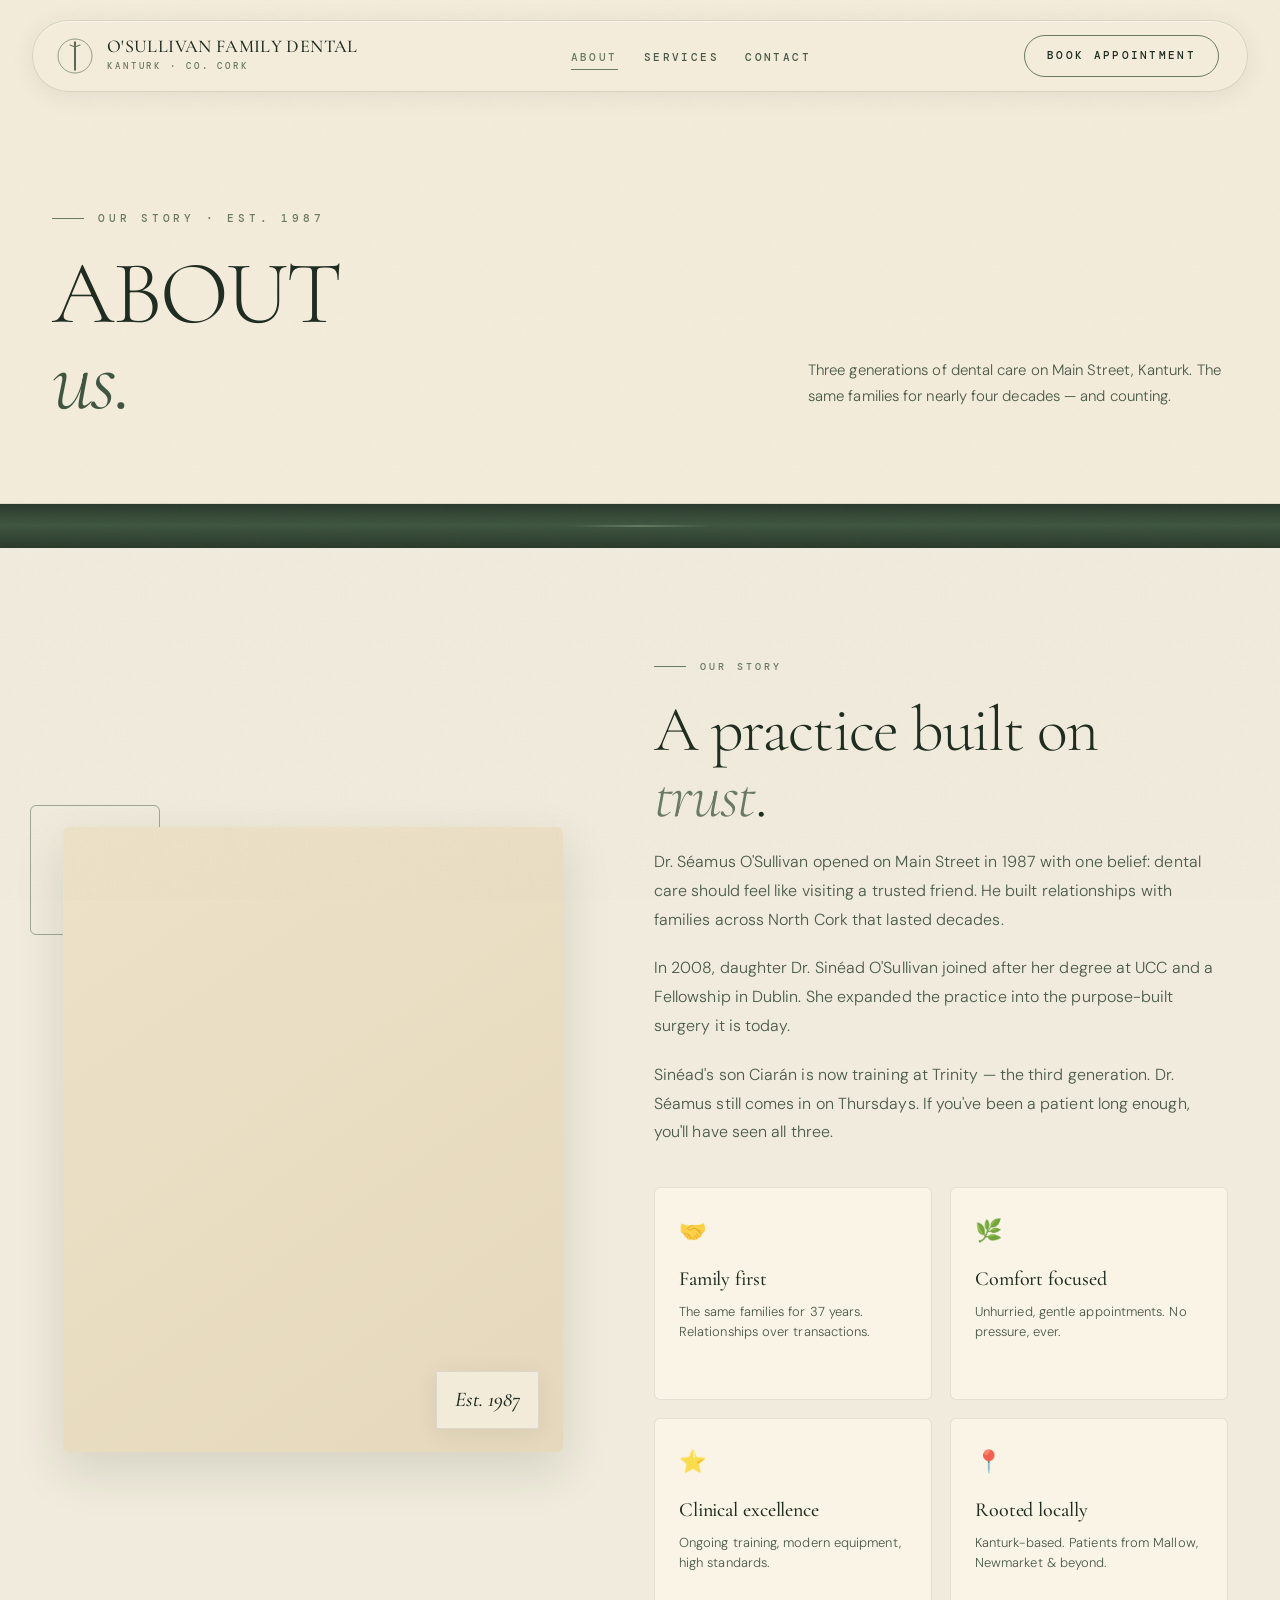
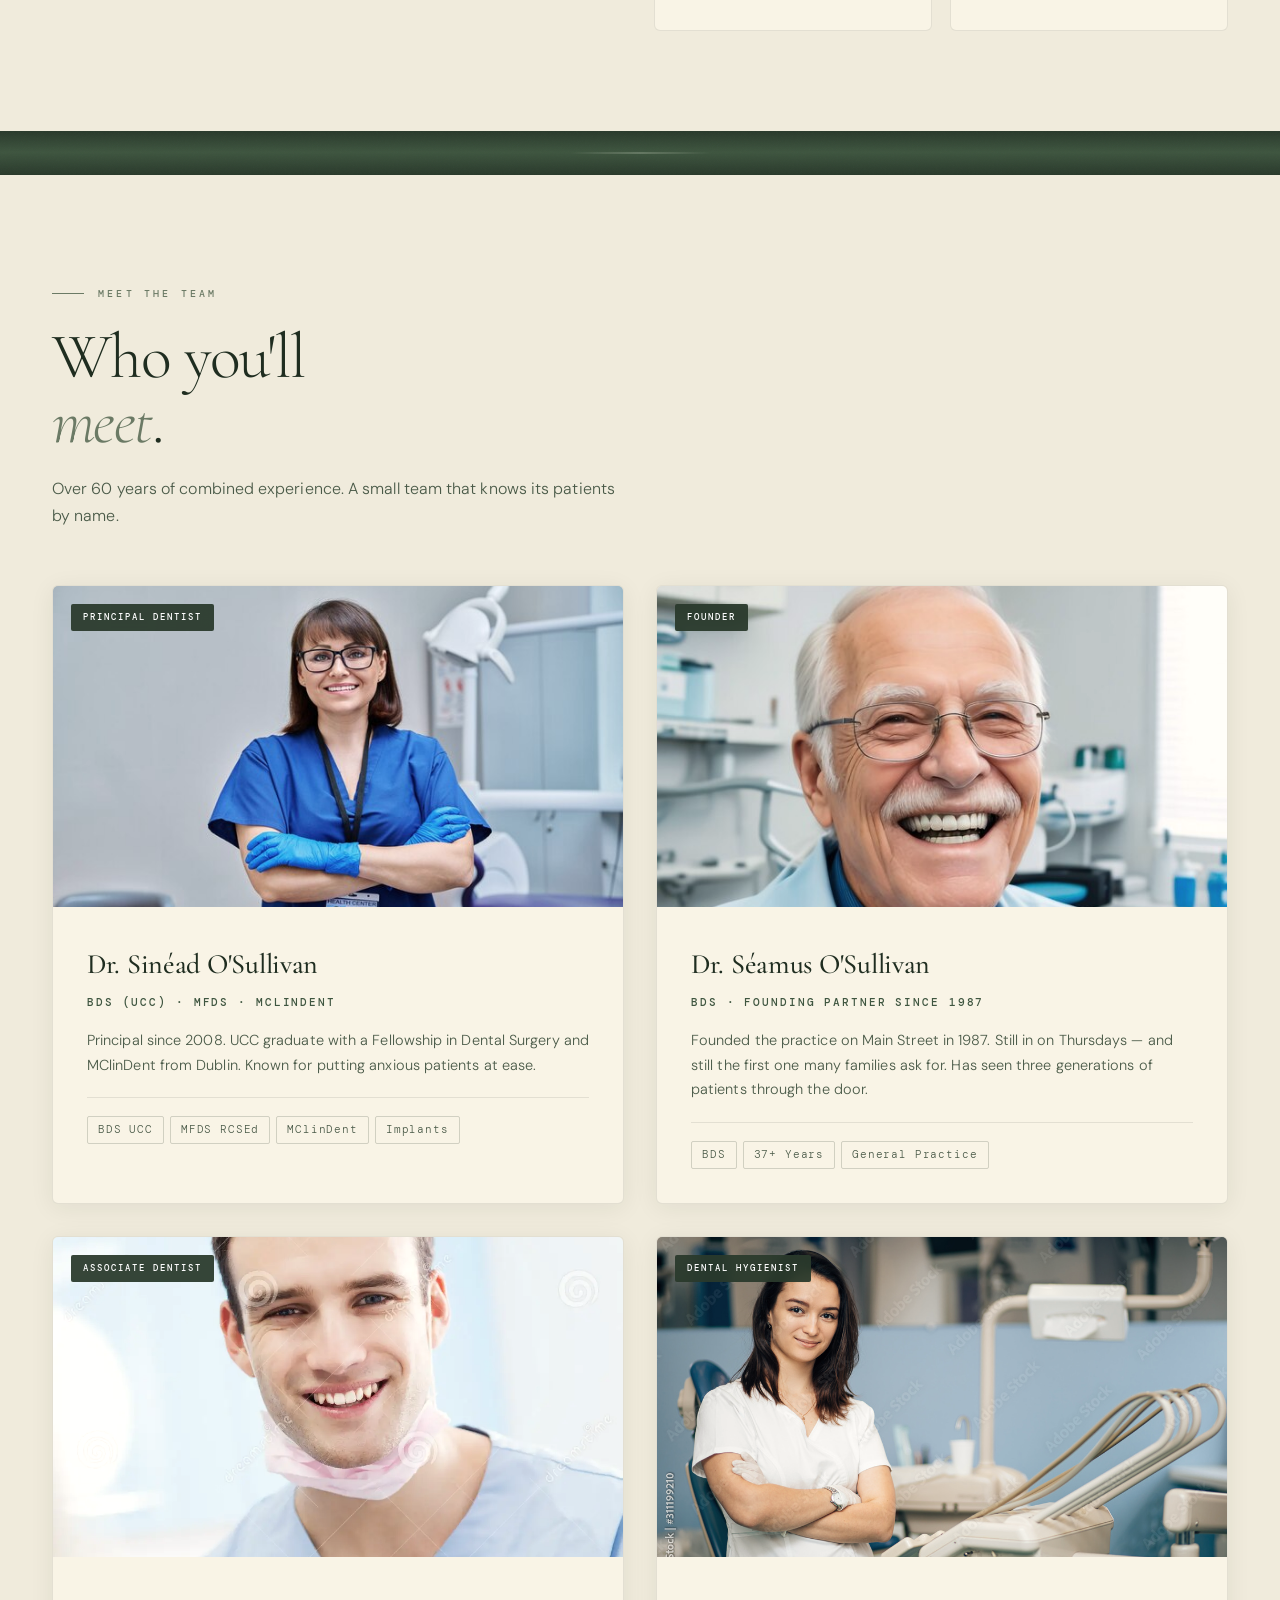
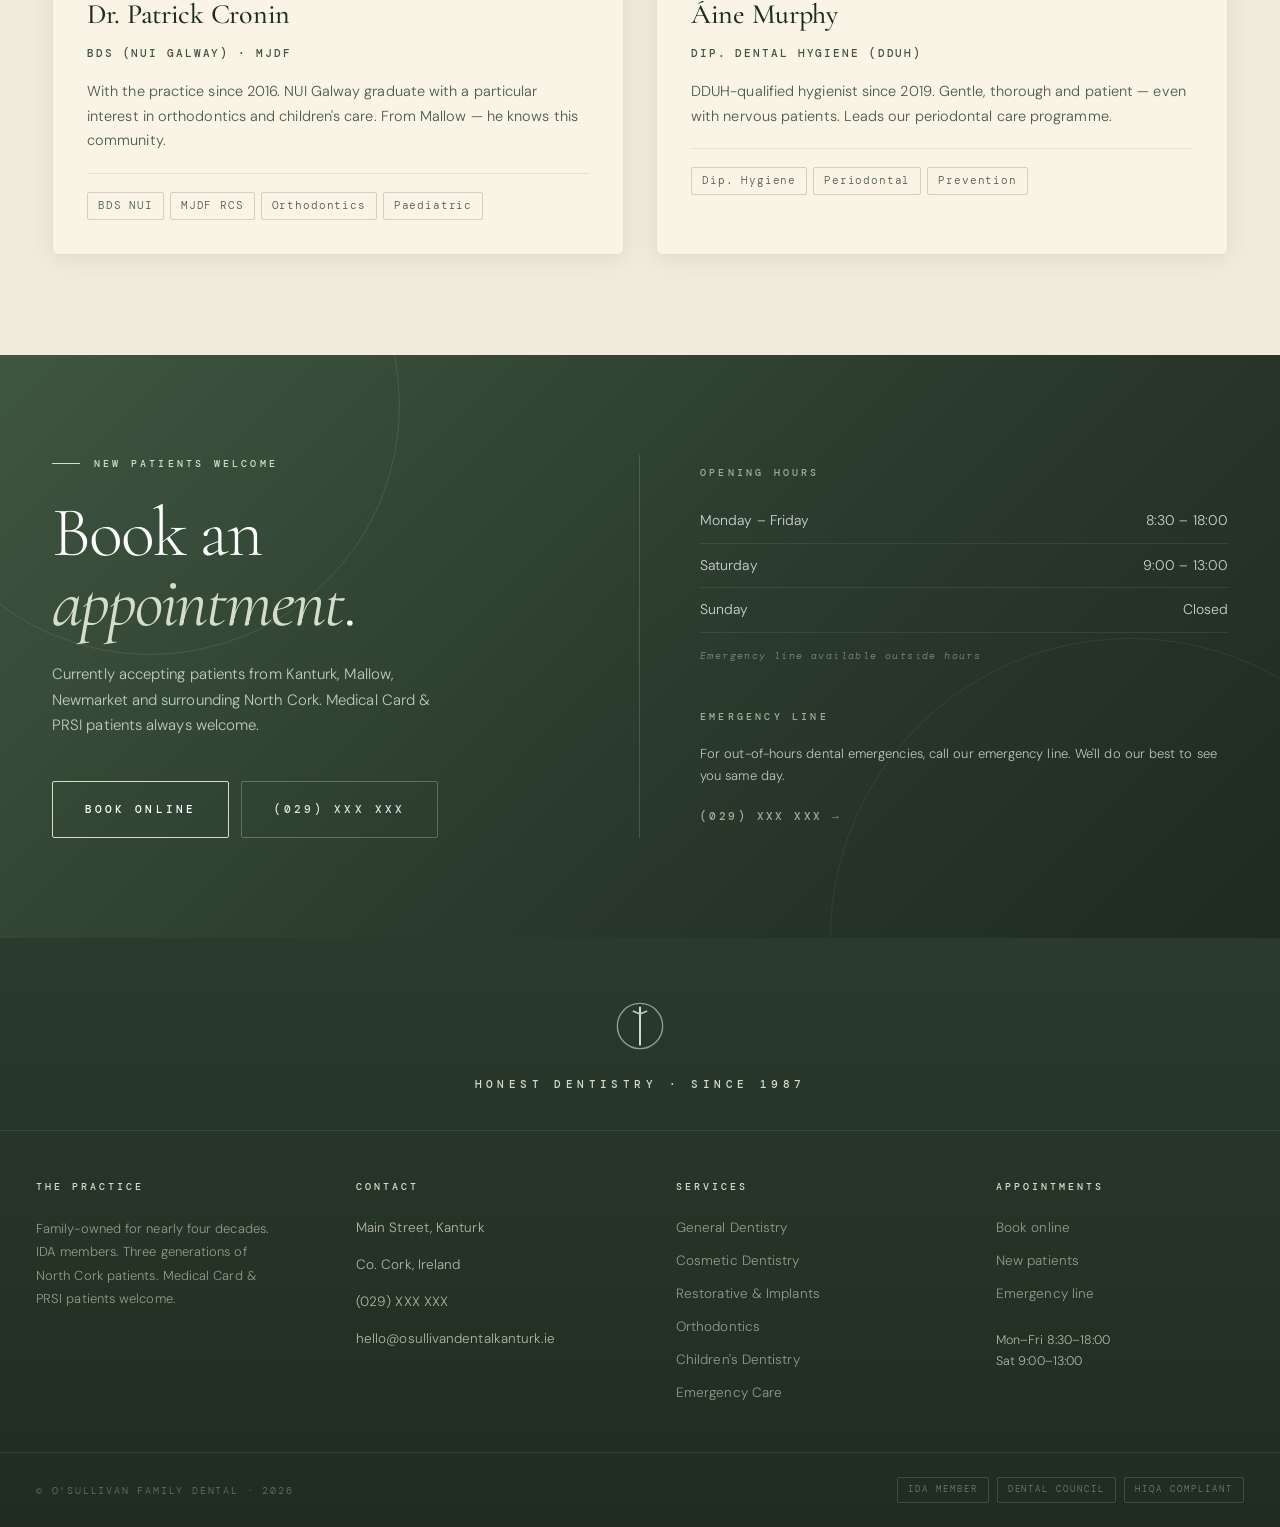
==== demo-about.html @ 81266af0 "Refactor to demo-*.html: shared CSS/JS, iOS glass nav, section breaks, XSS fix" ====
<!DOCTYPE html>
<html lang="en">
<head>
<meta charset="utf-8">
<meta name="viewport" content="width=device-width,initial-scale=1">
<title>About Us — O'Sullivan Family Dental, Kanturk</title>
<meta name="description" content="A North Cork family practice since 1987. Meet the dentists and hygienists at O'Sullivan Family Dental in Kanturk.">
<link rel="preconnect" href="https://fonts.googleapis.com">
<link rel="preconnect" href="https://fonts.gstatic.com" crossorigin>
<link href="https://fonts.googleapis.com/css2?family=Cormorant+Garamond:ital,wght@0,300;0,400;0,500;0,600;1,300;1,400;1,500&family=DM+Sans:wght@300;400;500;600&family=DM+Mono:wght@400;500&display=swap" rel="stylesheet">
<link rel="stylesheet" href="demo-shared.css">
</head>
<body>

<!-- NAV -->
<nav id="mainNav">
  <div class="nav-brand">
    <a href="demo-index.html" style="display:flex;align-items:center;gap:14px">
      <svg class="nav-logo-mark" viewBox="0 0 36 36" fill="none">
        <circle cx="18" cy="18" r="17" stroke="#6B7A65" stroke-width="1" fill="none" opacity="0.7"/>
        <line x1="18" y1="4" x2="18" y2="32" stroke="#1F2D20" stroke-width="1.4" stroke-linecap="round"/>
        <line x1="18" y1="9" x2="23" y2="7" stroke="#6B7A65" stroke-width="1.2" stroke-linecap="round"/>
        <line x1="18" y1="9" x2="13" y2="7" stroke="#6B7A65" stroke-width="1.2" stroke-linecap="round"/>
      </svg>
      <div class="nav-brand-text">
        <div class="nav-brand-name">O'Sullivan Family Dental</div>
        <div class="nav-brand-sub">Kanturk · Co. Cork</div>
      </div>
    </a>
  </div>
  <ul>
    <li><a href="demo-about.html" class="active">About</a></li>
    <li><a href="demo-services.html">Services</a></li>
    <li><a href="demo-contact.html">Contact</a></li>
  </ul>
  <a class="nav-cta" href="demo-contact.html#book">Book Appointment</a>
</nav>

<!-- PAGE HEADER -->
<section class="page-header">
  <div class="page-header-inner">
    <div>
      <div class="page-header-eyebrow">Our story · Est. 1987</div>
      <h1>About<br><em>us.</em></h1>
    </div>
    <p class="page-header-sub">Three generations of dental care on Main Street, Kanturk. The same families for nearly four decades — and counting.</p>
  </div>
</section>

<div class="section-break"></div>

<!-- ABOUT -->
<section class="about" id="about">
  <div class="section-inner">
    <div class="about-grid">
      <div class="about-image reveal">
        <div class="about-corner"></div>
        <div class="about-image-frame">
          <img src="https://images.unsplash.com/photo-1629909613654-28e377c37b09?w=900&q=80&auto=format&fit=crop"
               alt="Warm, welcoming dental practice reception"
               loading="lazy"
               onerror="this.style.display='none'">
        </div>
      </div>
      <div class="about-content reveal reveal-delay-1">
        <div class="section-eyebrow">Our Story</div>
        <h2 class="section-title">A practice built on<br><em>trust</em>.</h2>
        <p>Dr. Séamus O'Sullivan opened on Main Street in 1987 with one belief: dental care should feel like visiting a trusted friend. He built relationships with families across North Cork that lasted decades.</p>
        <p>In 2008, daughter Dr. Sinéad O'Sullivan joined after her degree at UCC and a Fellowship in Dublin. She expanded the practice into the purpose-built surgery it is today.</p>
        <p>Sinéad's son Ciarán is now training at Trinity — the third generation. Dr. Séamus still comes in on Thursdays. If you've been a patient long enough, you'll have seen all three.</p>
        <div class="about-values">
          <div class="about-value"><div class="val-icon">🤝</div><h4>Family first</h4><p>The same families for 37 years. Relationships over transactions.</p></div>
          <div class="about-value"><div class="val-icon">🌿</div><h4>Comfort focused</h4><p>Unhurried, gentle appointments. No pressure, ever.</p></div>
          <div class="about-value"><div class="val-icon">⭐</div><h4>Clinical excellence</h4><p>Ongoing training, modern equipment, high standards.</p></div>
          <div class="about-value"><div class="val-icon">📍</div><h4>Rooted locally</h4><p>Kanturk-based. Patients from Mallow, Newmarket &amp; beyond.</p></div>
        </div>
      </div>
    </div>
  </div>
</section>

<!-- GRADIENT RULE -->
<div class="section-break"></div>

<!-- TEAM -->
<section class="team" id="team">
  <div class="section-inner">
    <div class="section-eyebrow">Meet the team</div>
    <h2 class="section-title">Who you'll<br><em>meet</em>.</h2>
    <p class="section-sub">Over 60 years of combined experience. A small team that knows its patients by name.</p>
    <div class="team-grid">
      <div class="team-card reveal">
        <div class="team-photo">
          <img src="images/team/sinead-osullivan.jpg" alt="Dr. Sinéad O'Sullivan" loading="lazy" style="object-position:center 28%">
          <div class="team-role-badge">Principal Dentist</div>
        </div>
        <div class="team-body">
          <div class="team-name">Dr. Sinéad O'Sullivan</div>
          <div class="team-qual">BDS (UCC) · MFDS · MClinDent</div>
          <div class="team-bio">Principal since 2008. UCC graduate with a Fellowship in Dental Surgery and MClinDent from Dublin. Known for putting anxious patients at ease.</div>
          <div class="team-qualifications">
            <span class="team-qual-tag">BDS UCC</span>
            <span class="team-qual-tag">MFDS RCSEd</span>
            <span class="team-qual-tag">MClinDent</span>
            <span class="team-qual-tag">Implants</span>
          </div>
        </div>
      </div>
      <div class="team-card reveal reveal-delay-1">
        <div class="team-photo">
          <img src="images/team/seamus-osullivan.jpg" alt="Dr. Séamus O'Sullivan" loading="lazy" style="object-position:center 30%">
          <div class="team-role-badge">Founder</div>
        </div>
        <div class="team-body">
          <div class="team-name">Dr. Séamus O'Sullivan</div>
          <div class="team-qual">BDS · Founding Partner since 1987</div>
          <div class="team-bio">Founded the practice on Main Street in 1987. Still in on Thursdays — and still the first one many families ask for. Has seen three generations of patients through the door.</div>
          <div class="team-qualifications">
            <span class="team-qual-tag">BDS</span>
            <span class="team-qual-tag">37+ Years</span>
            <span class="team-qual-tag">General Practice</span>
          </div>
        </div>
      </div>
      <div class="team-card reveal reveal-delay-2">
        <div class="team-photo">
          <img src="images/team/patrick-cronin.jpg" alt="Dr. Patrick Cronin" loading="lazy">
          <div class="team-role-badge">Associate Dentist</div>
        </div>
        <div class="team-body">
          <div class="team-name">Dr. Patrick Cronin</div>
          <div class="team-qual">BDS (NUI Galway) · MJDF</div>
          <div class="team-bio">With the practice since 2016. NUI Galway graduate with a particular interest in orthodontics and children's care. From Mallow — he knows this community.</div>
          <div class="team-qualifications">
            <span class="team-qual-tag">BDS NUI</span>
            <span class="team-qual-tag">MJDF RCS</span>
            <span class="team-qual-tag">Orthodontics</span>
            <span class="team-qual-tag">Paediatric</span>
          </div>
        </div>
      </div>
      <div class="team-card reveal reveal-delay-2">
        <div class="team-photo">
          <img src="images/team/aine-murphy.jpg" alt="Áine Murphy" loading="lazy" style="object-position:30% 25%">
          <div class="team-role-badge">Dental Hygienist</div>
        </div>
        <div class="team-body">
          <div class="team-name">Áine Murphy</div>
          <div class="team-qual">Dip. Dental Hygiene (DDUH)</div>
          <div class="team-bio">DDUH-qualified hygienist since 2019. Gentle, thorough and patient — even with nervous patients. Leads our periodontal care programme.</div>
          <div class="team-qualifications">
            <span class="team-qual-tag">Dip. Hygiene</span>
            <span class="team-qual-tag">Periodontal</span>
            <span class="team-qual-tag">Prevention</span>
          </div>
        </div>
      </div>
    </div>
  </div>
</section>

<!-- BOOKING CTA (full / dark) -->
<section class="booking-cta" id="book">
  <div class="booking-cta-inner">
    <div class="booking-cta-left">
      <div class="booking-cta-label">New patients welcome</div>
      <h2 class="booking-cta-heading">Book an<br><em>appointment</em>.</h2>
      <p class="booking-cta-sub">Currently accepting patients from Kanturk, Mallow, Newmarket and surrounding North Cork. Medical Card &amp; PRSI patients always welcome.</p>
      <div class="booking-cta-actions">
        <a class="btn-book-main" href="demo-contact.html#book">Book Online</a>
        <a class="btn-book-call" href="tel:+35329XXXXXX">(029) XXX XXX</a>
      </div>
    </div>
    <div class="booking-cta-right">
      <div class="hours-block">
        <div class="hours-title">Opening Hours</div>
        <div class="hours-row"><span>Monday – Friday</span><span>8:30 – 18:00</span></div>
        <div class="hours-row"><span>Saturday</span><span>9:00 – 13:00</span></div>
        <div class="hours-row"><span>Sunday</span><span>Closed</span></div>
        <div class="hours-emerg">Emergency line available outside hours</div>
      </div>
      <div class="find-us-block">
        <div class="hours-title">Emergency line</div>
        <div class="find-us-text" style="font-size:13px">For out-of-hours dental emergencies, call our emergency line. We'll do our best to see you same day.</div>
        <a href="tel:+35329XXXXXX" class="find-us-map">(029) XXX XXX →</a>
      </div>
    </div>
  </div>
</section>

<!-- FOOTER -->
<footer>
  <div class="footer-mark">
    <div class="footer-mark-logo">
      <svg viewBox="0 0 36 36" fill="none">
        <circle cx="18" cy="18" r="17" stroke="#D5DCC9" stroke-width="1" fill="none" opacity="0.7"/>
        <line x1="18" y1="4" x2="18" y2="32" stroke="#FAF6EC" stroke-width="1.4" stroke-linecap="round"/>
        <line x1="18" y1="9" x2="23" y2="7" stroke="#D5DCC9" stroke-width="1.2" stroke-linecap="round"/>
        <line x1="18" y1="9" x2="13" y2="7" stroke="#D5DCC9" stroke-width="1.2" stroke-linecap="round"/>
      </svg>
    </div>
    <div class="footer-mark-tagline">Honest Dentistry · Since 1987</div>
  </div>
  <div class="footer-top">
    <div class="footer-panel">
      <div class="footer-panel-label">The Practice</div>
      <p>Family-owned for nearly four decades. IDA members. Three generations of North Cork patients. Medical Card &amp; PRSI patients welcome.</p>
    </div>
    <div class="footer-panel">
      <div class="footer-panel-label">Contact</div>
      <div class="footer-contact-item"><span class="footer-contact-val">Main Street, Kanturk</span></div>
      <div class="footer-contact-item"><span class="footer-contact-val">Co. Cork, Ireland</span></div>
      <div class="footer-contact-item" style="margin-top:14px"><a class="footer-contact-val" href="tel:+35329XXXXXX">(029) XXX XXX</a></div>
      <div class="footer-contact-item"><a class="footer-contact-val" href="mailto:hello@osullivandentalkanturk.ie">hello@osullivandentalkanturk.ie</a></div>
    </div>
    <div class="footer-panel">
      <div class="footer-panel-label">Services</div>
      <div class="footer-services-list">
        <a href="demo-services.html">General Dentistry</a>
        <a href="demo-services.html">Cosmetic Dentistry</a>
        <a href="demo-services.html">Restorative &amp; Implants</a>
        <a href="demo-services.html">Orthodontics</a>
        <a href="demo-services.html">Children's Dentistry</a>
        <a href="demo-services.html">Emergency Care</a>
      </div>
    </div>
    <div class="footer-panel">
      <div class="footer-panel-label">Appointments</div>
      <div class="footer-services-list">
        <a href="demo-contact.html#book">Book online</a>
        <a href="demo-contact.html">New patients</a>
        <a href="tel:+35329XXXXXX">Emergency line</a>
      </div>
      <div class="footer-contact-item" style="margin-top:24px">
        <span class="footer-contact-val" style="font-size:12.5px;line-height:1.7">Mon–Fri 8:30–18:00<br>Sat 9:00–13:00</span>
      </div>
    </div>
  </div>
  <div class="footer-bottom">
    <span class="footer-copy">© O'Sullivan Family Dental · 2026</span>
    <div class="footer-accreds">
      <span class="footer-accred">IDA Member</span>
      <span class="footer-accred">Dental Council</span>
      <span class="footer-accred">HIQA Compliant</span>
    </div>
  </div>
</footer>

<!-- MOBILE FAB -->
<a href="tel:+35329XXXXXX" class="mobile-call-fab" aria-label="Call the practice">
  <svg width="16" height="16" viewBox="0 0 24 24" fill="none" stroke="currentColor" stroke-width="2" stroke-linecap="round"><path d="M22 16.92v3a2 2 0 01-2.18 2 19.79 19.79 0 01-8.63-3.07 19.5 19.5 0 01-6-6 19.79 19.79 0 01-3.07-8.67A2 2 0 014.11 2h3a2 2 0 012 1.72c.13.96.37 1.9.72 2.81a2 2 0 01-.45 2.11L8.09 9.91a16 16 0 006 6l1.27-1.27a2 2 0 012.11-.45c.91.35 1.85.59 2.81.72A2 2 0 0122 16.92z"/></svg>
  Call us
</a>

<script src="demo-shared.js"></script>
</body>
</html>
---- demo-shared.css ----
/* =====================================================================
   O'SULLIVAN FAMILY DENTAL — SHARED STYLESHEET
   demo-index.html · demo-about.html · demo-services.html · demo-contact.html
   ===================================================================== */

*,*::before,*::after{box-sizing:border-box;margin:0;padding:0}

:root{
  --white:#F4ECDB;
  --bone:#F9F4E6;
  --off-white:#E5D8BC;
  --warm:#EDE1C8;
  --beige:#DDC9A1;
  --sage-mist:#EFF2EA;
  --sage-pale:#DDE3CF;
  --sage:#A8B79E;
  --sage-deep:#6B7A65;
  --forest:#3F5640;
  --forest-dark:#2A3A2C;
  --blue-deep:#3F5640;
  --blue:#6B7A65;
  --blue-mid:#8A9A82;
  --blue-light:#C8D4BD;
  --blue-pale:#EFF2EA;
  --blue-ghost:#F0EBDC;
  --copper:#6B7A65;
  --copper-light:#A0B098;
  --copper-deep:#3F5640;
  --copper-glow:#D5DCC9;
  --brass:#6B7A65;
  --brass-light:#A0B098;
  --brass-deep:#3F5640;
  --gold:#6B7A65;
  --ink:#1F2D20;
  --ink-dim:#4A5A48;
  --ink-faint:#8A988A;
  --espresso:#2A3A2C;
  --rule:rgba(31,45,32,0.10);
  --rule-strong:rgba(31,45,32,0.18);
  --serif:'Cormorant Garamond',Georgia,serif;
  --sans:'DM Sans',system-ui,sans-serif;
  --mono:'DM Mono',ui-monospace,monospace;
  --shadow:0 4px 24px rgba(31,45,32,0.07);
  --shadow-lg:0 18px 50px rgba(31,45,32,0.13);
  --ease-out:cubic-bezier(0.16,1,0.3,1);
  --ease-smooth:cubic-bezier(0.4,0,0.2,1);
  --ease-soft:cubic-bezier(0.65,0,0.35,1);
  --radius:6px;
  --grad-forest:linear-gradient(135deg,#3F5640 0%,#2A3A2C 55%,#1F2A20 100%);
}

html{scroll-behavior:smooth}
body{background:var(--white);color:var(--ink);font-family:var(--sans);font-weight:300;line-height:1.7;-webkit-font-smoothing:antialiased;overflow-x:hidden;letter-spacing:0.005em}
a{color:inherit;text-decoration:none}
::selection{background:var(--blue-light);color:var(--blue-deep)}
img{max-width:100%;display:block}

body::before{content:"";position:fixed;inset:0;pointer-events:none;z-index:1;opacity:.035;background-image:url("data:image/svg+xml;utf8,<svg xmlns='http://www.w3.org/2000/svg' width='200' height='200'><filter id='n'><feTurbulence baseFrequency='0.75' numOctaves='4' stitchTiles='stitch'/></filter><rect width='100%' height='100%' filter='url(%23n)'/></svg>")}

/* ── NAV ── */
nav{
  position:fixed;top:20px;left:50%;transform:translateX(-50%);
  z-index:100;width:95%;max-width:1480px;
  display:grid;grid-template-columns:auto 1fr auto;align-items:center;gap:40px;
  padding:14px 28px 14px 24px;
  background:rgba(244,236,219,0.72);
  backdrop-filter:blur(18px);-webkit-backdrop-filter:blur(18px);
  border:1px solid rgba(107,122,101,0.22);border-radius:999px;
  transition:
    width .65s var(--ease-out),
    background .55s var(--ease-out),
    box-shadow .55s var(--ease-out),
    border-color .55s var(--ease-out),
    backdrop-filter .55s var(--ease-out),
    padding .55s var(--ease-out);
  box-shadow:0 4px 24px rgba(31,45,32,0.08),inset 0 1px 0 rgba(255,255,255,0.5);
}

/* iOS-style glass nav when scrolled */
nav.scrolled{
  width:60%;
  background:rgba(244,236,219,0.06);
  backdrop-filter:blur(56px) saturate(2.4) brightness(1.06);
  -webkit-backdrop-filter:blur(56px) saturate(2.4) brightness(1.06);
  border-color:rgba(255,255,255,0.28);
  box-shadow:
    0 24px 72px rgba(31,45,32,0.22),
    0 4px 16px rgba(31,45,32,0.10),
    inset 0 1.5px 0 rgba(255,255,255,0.44),
    inset 0 -1px 0 rgba(31,45,32,0.05);
  padding:10px 22px 10px 18px;
}

.nav-brand{display:flex;align-items:center;gap:14px}
.nav-logo-mark{width:36px;height:36px;flex-shrink:0}
.nav-brand-name{font-family:var(--serif);font-size:18px;font-weight:500;color:var(--ink);line-height:1.1;letter-spacing:.02em;text-transform:uppercase}
.nav-brand-sub{font-size:9px;letter-spacing:.32em;text-transform:uppercase;color:var(--copper);font-family:var(--mono);font-weight:500;margin-top:2px}
nav ul{display:flex;gap:42px;list-style:none;justify-content:center}
nav ul a{font-size:11px;font-weight:500;color:var(--ink-dim);letter-spacing:.22em;text-transform:uppercase;transition:color .3s var(--ease-out);position:relative;font-family:var(--mono)}
nav ul a::after{content:"";position:absolute;left:0;right:0;bottom:-6px;height:1px;background:var(--copper);transform:scaleX(0);transform-origin:left;transition:transform .4s var(--ease-out)}
nav ul a:hover,nav ul a.active{color:var(--copper)}
nav ul a:hover::after,nav ul a.active::after{transform:scaleX(1)}
.nav-cta{display:inline-flex;align-items:center;gap:8px;padding:11px 22px;background:transparent;color:var(--ink);border:1px solid var(--copper);border-radius:999px;font-size:10.5px;font-weight:500;letter-spacing:.22em;text-transform:uppercase;font-family:var(--mono);transition:all .4s var(--ease-out)}
.nav-cta:hover{background:var(--copper);color:#fff}

/* ── SECTION BREAK (green gradient divider between beige sections) ── */
.section-break{
  height:44px;
  background:linear-gradient(180deg,#2A3A2C 0%,#3F5640 48%,#2A3A2C 100%);
  position:relative;overflow:hidden;
}
.section-break::before{
  content:"";position:absolute;inset:0;
  background:url("data:image/svg+xml;utf8,<svg xmlns='http://www.w3.org/2000/svg' width='200' height='200'><filter id='n'><feTurbulence baseFrequency='0.75' numOctaves='4' stitchTiles='stitch'/></filter><rect width='100%' height='100%' filter='url(%23n)'/></svg>");
  opacity:.03;pointer-events:none;
}
.section-break::after{
  content:"";position:absolute;
  top:50%;left:50%;transform:translate(-50%,-50%);
  width:140px;height:1px;
  background:linear-gradient(90deg,transparent,rgba(213,220,201,0.28) 25%,rgba(213,220,201,0.50) 50%,rgba(213,220,201,0.28) 75%,transparent);
}

/* ── HERO ── */
.hero{position:relative;height:100vh;min-height:680px;display:flex;align-items:center;justify-content:center;overflow:hidden}
.hero-bg{position:absolute;inset:0;z-index:0}
.hero-bg img{width:100%;height:100%;object-fit:cover;object-position:center;animation:kenburns 28s ease-in-out infinite alternate}
@keyframes kenburns{0%{transform:scale(1) translate(0,0)}100%{transform:scale(1.06) translate(-1.5%,-1%)}}
.hero-overlay{
  position:absolute;inset:0;z-index:1;
  background:radial-gradient(ellipse 140% 100% at 50% 45%, rgba(244,236,219,0.52) 0%, rgba(230,218,196,0.70) 55%, rgba(210,198,172,0.82) 100%);
  backdrop-filter:blur(2px) saturate(0.88);
  -webkit-backdrop-filter:blur(2px) saturate(0.88);
}
.hero-overlay::after{
  content:"";position:absolute;inset:0;
  background:linear-gradient(160deg, rgba(255,255,255,0.18) 0%, rgba(255,255,255,0.04) 40%, rgba(0,0,0,0.06) 100%);
  pointer-events:none;
}
.hero-content-center{position:relative;z-index:2;text-align:center;max-width:900px;padding:0 40px}
.hero-eyebrow{display:inline-flex;align-items:center;gap:16px;font-family:var(--mono);font-size:10.5px;letter-spacing:.36em;text-transform:uppercase;color:var(--ink-dim);margin-bottom:30px;font-weight:500}
.hero-eyebrow::before,.hero-eyebrow::after{content:"";width:32px;height:1px;background:var(--brass)}
.hero-content-center h1{font-family:var(--serif);font-weight:300;font-size:clamp(62px,9.5vw,132px);line-height:.90;letter-spacing:-.02em;color:var(--ink);text-transform:uppercase;text-shadow:0 1px 0 rgba(255,255,255,0.35)}
.hero-content-center h1 em{font-style:italic;font-weight:300;display:block;text-transform:none;letter-spacing:-.03em;color:var(--forest)}
.hero-divider{width:56px;height:1px;background:rgba(31,45,32,0.22);margin:28px auto}
.hero-lede{font-size:15px;color:var(--ink-dim);line-height:1.75;max-width:500px;margin:0 auto 38px;font-weight:300;letter-spacing:.01em}
.hero-actions{display:flex;gap:16px;flex-wrap:wrap;align-items:center;justify-content:center}
.btn-hero-primary{display:inline-flex;align-items:center;gap:10px;padding:16px 36px;background:rgba(31,45,32,0.88);color:#fff;border:1px solid rgba(31,45,32,0.70);border-radius:2px;font-size:11px;font-weight:500;letter-spacing:.28em;text-transform:uppercase;transition:all .4s var(--ease-out);font-family:var(--mono);cursor:pointer;backdrop-filter:blur(8px);-webkit-backdrop-filter:blur(8px);text-decoration:none}
.btn-hero-primary:hover{background:var(--ink);border-color:var(--ink)}
.btn-hero-secondary{display:inline-flex;align-items:center;gap:8px;padding:16px 24px;color:var(--ink-dim);font-size:11px;font-weight:500;letter-spacing:.28em;text-transform:uppercase;transition:color .3s var(--ease-out);font-family:var(--mono);cursor:pointer;background:transparent;border:none;text-decoration:none}
.btn-hero-secondary:hover{color:var(--ink)}
.hero-scroll{position:absolute;bottom:34px;left:50%;transform:translateX(-50%);z-index:2;display:flex;flex-direction:column;align-items:center;gap:10px;font-family:var(--mono);font-size:8.5px;letter-spacing:.40em;text-transform:uppercase;color:rgba(31,45,32,0.45)}
.hero-scroll-line{width:1px;height:38px;background:rgba(31,45,32,0.28);transform-origin:top;animation:scrollPulse 2.2s ease-in-out infinite}
@keyframes scrollPulse{0%,100%{transform:scaleY(1);opacity:.32}50%{transform:scaleY(0.3);opacity:.08}}

/* ── HERO META BAR ── */
.hero-meta-bar{background:var(--white);border-bottom:1px solid var(--rule);padding:28px 52px}
.hero-meta-bar-inner{display:grid;grid-template-columns:repeat(4,1fr);gap:36px;max-width:1560px;margin:0 auto}
.hero-meta{display:flex;flex-direction:column;gap:3px}
.hero-meta-label{font-family:var(--mono);font-size:9px;letter-spacing:.2em;text-transform:uppercase;color:var(--ink-faint)}
.hero-meta-val{font-size:14px;color:var(--ink-dim)}
.hero-meta-val a{color:var(--copper);transition:opacity .3s var(--ease-out)}
.hero-meta-val a:hover{opacity:.7}

/* ── INNER PAGE HEADER (about/services/contact pages) ── */
.page-header{background:var(--white);padding:200px 52px 80px;border-bottom:1px solid var(--rule);position:relative;overflow:hidden}
.page-header-inner{max-width:1560px;margin:0 auto;display:grid;grid-template-columns:1fr 1fr;gap:60px;align-items:end}
.page-header h1{font-family:var(--serif);font-weight:300;font-size:clamp(54px,7vw,110px);line-height:.96;letter-spacing:-.025em;color:var(--ink);text-transform:uppercase}
.page-header h1 em{font-style:italic;font-weight:300;display:block;text-transform:none;letter-spacing:-.03em;color:var(--forest)}
.page-header-sub{font-size:15px;color:var(--ink-dim);line-height:1.75;max-width:420px;justify-self:end;padding-bottom:14px}
.page-header-eyebrow{display:inline-flex;align-items:center;gap:14px;font-family:var(--mono);font-size:10.5px;letter-spacing:.36em;text-transform:uppercase;color:var(--brass);margin-bottom:24px;font-weight:500}
.page-header-eyebrow::before{content:"";width:32px;height:1px;background:var(--brass)}

/* ── FOREST GRADIENT BAND ── */
.gradient-band{
  background:var(--grad-forest);
  padding:60px 52px;
  position:relative;overflow:hidden;
}
.gradient-band::before{
  content:"";position:absolute;top:-120px;right:-80px;
  width:420px;height:420px;
  border:1px solid rgba(213,220,201,0.10);border-radius:50%;pointer-events:none;
}
.gradient-band::after{
  content:"";position:absolute;bottom:-180px;left:-60px;
  width:340px;height:340px;
  border:1px solid rgba(213,220,201,0.07);border-radius:50%;pointer-events:none;
}
.gradient-band-inner{
  display:grid;grid-template-columns:repeat(4,1fr);
  max-width:1200px;margin:0 auto;
  position:relative;z-index:1;
}
.gradient-stat{text-align:center;padding:14px 28px;border-right:1px solid rgba(213,220,201,0.14)}
.gradient-stat:last-child{border-right:none}
.gradient-stat-num{
  font-family:var(--serif);font-size:clamp(40px,4.5vw,64px);font-weight:300;
  color:#fff;line-height:1;margin-bottom:10px;letter-spacing:-.03em;
}
.gradient-stat-num em{font-style:italic;color:var(--copper-glow)}
.gradient-stat-label{
  font-family:var(--mono);font-size:10px;letter-spacing:.28em;
  text-transform:uppercase;color:rgba(255,255,255,0.52);font-weight:500;
}

/* ── GRADIENT ACCENT STRIP ── */
.gradient-strip{
  background:var(--grad-forest);
  padding:44px 52px;
  position:relative;overflow:hidden;
  text-align:center;
}
.gradient-strip::before{content:"";position:absolute;inset:0;background:url("data:image/svg+xml;utf8,<svg xmlns='http://www.w3.org/2000/svg' width='200' height='200'><filter id='n'><feTurbulence baseFrequency='0.65' numOctaves='3' stitchTiles='stitch'/></filter><rect width='100%' height='100%' filter='url(%23n)' opacity='0.04'/></svg>");pointer-events:none}
.gradient-strip-text{font-family:var(--serif);font-weight:300;font-style:italic;font-size:clamp(24px,3vw,38px);color:rgba(255,255,255,0.82);letter-spacing:-.01em;position:relative;z-index:1;max-width:700px;margin:0 auto}
.gradient-strip-label{font-family:var(--mono);font-size:9.5px;letter-spacing:.36em;text-transform:uppercase;color:var(--copper-glow);margin-bottom:14px;font-weight:500;position:relative;z-index:1}

/* ── BUTTONS ── */
.btn-primary{display:inline-flex;align-items:center;gap:12px;padding:18px 32px;background:var(--copper);color:#fff;border-radius:2px;font-size:11px;font-weight:500;letter-spacing:.28em;text-transform:uppercase;transition:background .4s var(--ease-out),transform .3s var(--ease-out);border:1px solid var(--copper);cursor:pointer;font-family:var(--mono);text-decoration:none}
.btn-primary:hover{background:var(--copper-deep);border-color:var(--copper-deep);transform:translateY(-1px)}
.btn-secondary{display:inline-flex;align-items:center;gap:12px;padding:18px 32px;background:transparent;color:var(--ink);border-radius:2px;font-size:11px;font-weight:500;letter-spacing:.28em;text-transform:uppercase;transition:all .4s var(--ease-out);border:1px solid var(--copper);cursor:pointer;font-family:var(--mono);text-decoration:none}
.btn-secondary:hover{background:var(--copper);color:#fff;transform:translateY(-1px)}

/* ── TRUST BAR ── */
.trust-bar{background:var(--white);border-bottom:1px solid var(--rule);padding:32px 52px}
.trust-inner{display:flex;align-items:center;justify-content:center;gap:36px;flex-wrap:wrap;max-width:1400px;margin:0 auto}
.trust-label{font-family:var(--mono);font-size:10px;letter-spacing:.32em;text-transform:uppercase;color:var(--brass);flex-shrink:0;font-weight:500}
.trust-items{display:flex;gap:36px;flex-wrap:wrap;justify-content:center;align-items:center}
.trust-item{font-family:var(--serif);font-size:16px;color:var(--ink-dim);font-style:italic;display:flex;align-items:center;gap:10px;letter-spacing:-.005em}
.trust-item svg{width:20px;height:20px;opacity:.6;flex-shrink:0;color:var(--copper)}
.trust-divider{width:1px;height:18px;background:var(--rule-strong)}

/* ── SECTION BASE ── */
section{position:relative}
.section-inner{padding:100px 52px;max-width:1560px;margin:0 auto}
.section-eyebrow{display:inline-flex;align-items:center;gap:14px;font-family:var(--mono);font-size:10px;letter-spacing:.32em;text-transform:uppercase;color:var(--brass);margin-bottom:22px;font-weight:500}
.section-eyebrow::before{content:"";width:32px;height:1px;background:var(--brass)}
.section-title{font-family:var(--serif);font-weight:300;font-size:clamp(42px,5vw,72px);line-height:1.02;letter-spacing:-.025em;color:var(--ink);margin-bottom:20px}
.section-title em{font-style:italic;color:var(--copper)}
.section-sub{font-size:16px;color:var(--ink-dim);max-width:580px;line-height:1.7}

/* ── ABOUT ── */
.about{background:var(--blue-ghost)}
.about-grid{display:grid;grid-template-columns:1fr 1.1fr;gap:80px;align-items:center}
.about-image{position:relative;display:flex;justify-content:center;align-items:flex-start}
.about-image-frame{width:100%;max-width:500px;aspect-ratio:4/5;border-radius:var(--radius);overflow:hidden;position:relative;box-shadow:var(--shadow-lg);background:linear-gradient(145deg,var(--warm) 0%,var(--off-white) 100%)}
.about-image-frame img{width:100%;height:100%;object-fit:cover;filter:sepia(0.10) saturate(0.94);transition:transform 1.2s var(--ease-out)}
.about-image-frame:hover img{transform:scale(1.04)}
.about-image-frame::after{content:"Est. 1987";position:absolute;bottom:24px;right:24px;background:rgba(244,236,219,0.96);backdrop-filter:blur(8px);border-radius:2px;padding:10px 18px;font-family:var(--serif);font-size:21px;font-style:italic;font-weight:500;color:var(--ink);box-shadow:var(--shadow);border:1px solid var(--rule)}
.about-corner{position:absolute;top:-22px;left:-22px;width:130px;height:130px;border:1px solid var(--brass);border-radius:var(--radius);z-index:-1;opacity:.6}
.about-content p{font-size:16px;color:var(--ink-dim);line-height:1.8;margin-bottom:20px}
.about-content p:last-of-type{margin-bottom:32px}
.about-values{display:grid;grid-template-columns:1fr 1fr;gap:18px;margin-top:40px}
.about-value{background:var(--bone);border-radius:var(--radius);padding:24px;border:1px solid var(--rule);transition:border-color .4s var(--ease-out),transform .4s var(--ease-out)}
.about-value:hover{border-color:var(--brass-light);transform:translateY(-2px)}
.about-value .val-icon{font-size:22px;margin-bottom:12px;opacity:.85}
.about-value h4{font-family:var(--serif);font-size:20px;font-weight:500;color:var(--ink);margin-bottom:6px;letter-spacing:-.005em}
.about-value p{font-size:13px;color:var(--ink-dim);line-height:1.6;margin-bottom:0}

/* ── SERVICES ── */
.services{background:var(--off-white)}
.services-head{display:flex;justify-content:space-between;align-items:flex-end;margin-bottom:56px;gap:40px}
.services-grid{display:grid;grid-template-columns:repeat(3,1fr);gap:20px}
.service-card{background:var(--bone);border:1px solid var(--rule);border-radius:var(--radius);padding:36px;transition:transform .6s var(--ease-out),box-shadow .6s var(--ease-out),border-color .4s;position:relative;overflow:hidden;--mx:50%;--my:50%}
.service-card::before{content:"";position:absolute;inset:0;background:radial-gradient(420px circle at var(--mx) var(--my),rgba(184,153,104,0.08),transparent 55%);opacity:0;transition:opacity .5s var(--ease-out);pointer-events:none}
.service-card:hover{border-color:var(--brass-light);transform:translateY(-6px);box-shadow:var(--shadow-lg)}
.service-card:hover::before{opacity:1}
.service-card>*{position:relative}
.service-icon{width:36px;height:36px;display:flex;align-items:center;justify-content:center;margin-bottom:22px;color:var(--copper)}
.service-icon svg{width:30px;height:30px}
.service-card h3{font-family:var(--serif);font-size:24px;font-weight:500;color:var(--ink);margin-bottom:12px;line-height:1.2;letter-spacing:-.005em}
.service-card p{font-size:14.5px;color:var(--ink-dim);line-height:1.7;margin-bottom:22px}
.service-tag{display:inline-block;font-family:var(--mono);font-size:10px;letter-spacing:.18em;text-transform:uppercase;color:var(--brass-deep);background:transparent;padding:0;border-radius:0;border-top:1px solid var(--rule);padding-top:14px;width:100%}

/* ── TEAM ── */
.team{background:var(--blue-ghost)}
.team-grid{display:grid;grid-template-columns:repeat(2,1fr);gap:32px;margin-top:56px;width:100%}
.team-card{background:var(--bone);border-radius:var(--radius);overflow:hidden;box-shadow:var(--shadow);transition:transform .6s var(--ease-out),box-shadow .6s var(--ease-out);display:flex;flex-direction:column;border:1px solid var(--rule)}
.team-card:hover{transform:translateY(-8px);box-shadow:var(--shadow-lg)}
.team-photo{aspect-ratio:16/9;background:linear-gradient(145deg,var(--warm) 0%,var(--off-white) 100%);display:flex;align-items:center;justify-content:center;position:relative;overflow:hidden}
.team-photo img{width:100%;height:100%;object-fit:cover;object-position:center 25%;filter:sepia(0.08) saturate(0.94);transition:transform 1s var(--ease-out)}
.team-card:hover .team-photo img{transform:scale(1.05)}
.team-role-badge{position:absolute;top:18px;left:18px;background:rgba(42,58,44,0.94);backdrop-filter:blur(6px);color:#fff;font-family:var(--mono);font-size:9px;letter-spacing:.22em;text-transform:uppercase;padding:6px 12px;border-radius:2px;z-index:2;font-weight:500}
.team-body{padding:34px;flex:1}
.team-name{font-family:var(--serif);font-size:28px;font-weight:500;color:var(--ink);margin-bottom:6px;letter-spacing:-.01em}
.team-qual{font-family:var(--mono);font-size:10.5px;letter-spacing:.18em;text-transform:uppercase;color:var(--brass-deep);margin-bottom:16px;font-weight:500}
.team-bio{font-size:14.5px;color:var(--ink-dim);line-height:1.7}
.team-qualifications{margin-top:20px;display:flex;flex-wrap:wrap;gap:6px;padding-top:18px;border-top:1px solid var(--rule)}
.team-qual-tag{font-size:10.5px;background:transparent;color:var(--ink-dim);border-radius:2px;padding:4px 10px;font-family:var(--mono);letter-spacing:.08em;border:1px solid var(--rule-strong)}

/* ── PATIENT JOURNEY ── */
.journey{background:var(--sage-pale)}
.journey-steps{display:grid;grid-template-columns:repeat(4,1fr);gap:0;margin-top:56px}
.journey-step{padding:32px 28px;border-left:1px solid var(--rule-strong);transition:border-color .5s var(--ease-out)}
.journey-step:hover{border-left-color:var(--brass)}
.step-num{font-family:var(--serif);font-size:32px;font-weight:300;font-style:italic;color:var(--brass);margin-bottom:18px;display:block;letter-spacing:-.02em}
.journey-step h4{font-family:var(--serif);font-size:21px;font-weight:500;color:var(--ink);margin-bottom:10px;line-height:1.2;letter-spacing:-.005em}
.journey-step p{font-size:13.5px;color:var(--ink-dim);line-height:1.7}

/* ── TESTIMONIALS CAROUSEL ── */
.testimonials{
  background:var(--bone);color:var(--ink);
  position:relative;overflow:hidden;
  border-top:1px solid var(--rule);border-bottom:1px solid var(--rule);
}
.testimonials .section-inner{padding-bottom:80px}
.testimonials-header{text-align:center;margin-bottom:64px}
.testimonials-header .section-eyebrow{justify-content:center;display:inline-flex}
.testimonials-header .section-title{margin-bottom:0}
.testimonials-carousel-wrap{display:flex;align-items:center;gap:24px;max-width:820px;margin:0 auto}
.testimonials-track{flex:1;position:relative;min-height:300px;overflow:hidden}
.testimonial-slide{
  position:absolute;width:100%;
  display:flex;flex-direction:column;align-items:center;text-align:center;
  padding:0 16px;gap:0;opacity:0;pointer-events:none;
}
.testimonial-slide:first-child{opacity:1;pointer-events:auto}
.testimonial-qmark{font-family:var(--serif);font-size:72px;color:var(--brass);line-height:0.7;margin-bottom:20px;opacity:.5;font-style:italic;display:block;user-select:none}
.testimonial-quote-text{font-family:var(--serif);font-size:clamp(19px,2.4vw,27px);font-weight:300;font-style:italic;line-height:1.55;color:var(--ink-dim);letter-spacing:-.005em;max-width:640px;margin-bottom:34px}
.testimonial-author{display:flex;flex-direction:column;align-items:center;gap:5px;padding-top:20px;border-top:1px solid var(--rule);width:180px}
.testimonial-name{font-size:14px;font-weight:500;color:var(--ink);letter-spacing:.005em}
.testimonial-meta{font-family:var(--mono);font-size:9.5px;letter-spacing:.2em;text-transform:uppercase;color:var(--brass-deep);margin-top:2px}
.testimonial-btn{
  width:52px;height:52px;border-radius:50%;
  border:1px solid var(--rule-strong);background:var(--white);
  color:var(--ink-dim);cursor:pointer;
  display:flex;align-items:center;justify-content:center;flex-shrink:0;
  transition:all .3s var(--ease-out);
}
.testimonial-btn:hover{border-color:var(--brass);color:var(--brass);background:rgba(107,122,101,0.06);transform:scale(1.06)}
.testimonial-btn:active{transform:scale(0.96)}
.testimonials-dots{display:flex;justify-content:center;gap:8px;margin-top:44px}
.testimonial-dot{width:7px;height:7px;border-radius:50%;background:rgba(107,122,101,0.25);border:none;cursor:pointer;padding:0;transition:all .4s var(--ease-out)}
.testimonial-dot.dot-active{background:var(--brass);width:26px;border-radius:4px}

/* ── BOOKING CTA (full / dark) ── */
.booking-cta{background:var(--grad-forest);position:relative;overflow:hidden}
.booking-cta::before{content:"";position:absolute;top:-200px;left:-100px;width:500px;height:500px;border:1px solid rgba(213,220,201,0.12);border-radius:50%;pointer-events:none}
.booking-cta::after{content:"";position:absolute;bottom:-300px;right:-150px;width:600px;height:600px;border:1px solid rgba(213,220,201,0.08);border-radius:50%;pointer-events:none}
.booking-cta-inner{display:grid;grid-template-columns:1fr 1fr;gap:0;max-width:1400px;margin:0 auto;padding:100px 52px;position:relative;z-index:1}
.booking-cta-left{padding-right:60px;border-right:1px solid rgba(213,220,201,0.18)}
.booking-cta-label{font-family:var(--mono);font-size:10px;letter-spacing:.32em;text-transform:uppercase;color:var(--copper-glow);margin-bottom:26px;display:flex;align-items:center;gap:14px;font-weight:500}
.booking-cta-label::before{content:"";width:28px;height:1px;background:var(--copper-glow)}
.booking-cta-heading{font-family:var(--serif);font-weight:300;font-size:clamp(48px,5.5vw,84px);line-height:1;letter-spacing:-.03em;color:#fff;margin-bottom:24px}
.booking-cta-heading em{font-style:italic;color:var(--copper-glow);font-weight:400}
.booking-cta-sub{font-size:15px;color:rgba(255,255,255,0.7);line-height:1.7;max-width:380px;margin-bottom:42px}
.booking-cta-actions{display:flex;gap:12px;flex-wrap:wrap}
.btn-book-main{padding:18px 32px;background:transparent;color:#fff;border:1px solid var(--copper-glow);font-family:var(--mono);font-size:11px;font-weight:500;letter-spacing:.28em;text-transform:uppercase;cursor:pointer;border-radius:2px;transition:all .4s var(--ease-out);text-decoration:none;display:inline-flex;align-items:center}
.btn-book-main:hover{background:var(--copper-glow);color:var(--ink);transform:translateY(-1px)}
.btn-book-call{padding:18px 32px;background:transparent;color:rgba(255,255,255,0.85);border:1px solid rgba(255,255,255,0.25);font-size:11px;font-weight:500;letter-spacing:.28em;text-transform:uppercase;border-radius:2px;transition:all .4s var(--ease-out);display:inline-flex;align-items:center;font-family:var(--mono);cursor:pointer;text-decoration:none}
.btn-book-call:hover{border-color:#fff;color:#fff}
.booking-cta-right{padding-left:60px;display:flex;flex-direction:column;gap:44px;justify-content:center}
.hours-title{font-family:var(--mono);font-size:10px;letter-spacing:.32em;text-transform:uppercase;color:var(--brass-light);margin-bottom:18px;font-weight:500}
.hours-row{display:flex;justify-content:space-between;padding:10px 0;border-bottom:1px solid rgba(255,255,255,0.08);font-size:14px;color:rgba(255,255,255,0.78)}
.hours-row:last-of-type{border-bottom:none}
.hours-emerg{margin-top:14px;font-family:var(--mono);font-size:10px;color:rgba(255,255,255,0.4);letter-spacing:.14em;font-style:italic}
.find-us-text{font-size:14px;color:rgba(255,255,255,0.7);line-height:1.7;margin-bottom:14px}
.find-us-map{font-family:var(--mono);font-size:11px;letter-spacing:.22em;text-transform:uppercase;color:var(--brass-light);transition:color .3s var(--ease-out);font-weight:500}
.find-us-map:hover{color:#fff}

/* ── BOOKING CTA — light variant (contact page) ── */
.booking-cta-light{background:var(--bone);border-bottom:1px solid var(--rule);position:relative;overflow:hidden}
.booking-cta-light::before{content:"";position:absolute;top:-180px;right:-100px;width:420px;height:420px;border:1px solid rgba(107,122,101,0.10);border-radius:50%;pointer-events:none}
.booking-cta-light::after{content:"";position:absolute;bottom:-220px;left:-80px;width:380px;height:380px;border:1px solid rgba(107,122,101,0.08);border-radius:50%;pointer-events:none}
.booking-cta-light .booking-cta-inner-centered{max-width:760px;margin:0 auto;padding:140px 52px 90px;position:relative;z-index:1;text-align:center;display:flex;flex-direction:column;align-items:center}
.booking-cta-light .booking-cta-label{color:var(--brass);justify-content:center}
.booking-cta-light .booking-cta-label::before{background:var(--brass)}
.booking-cta-light .booking-cta-heading{color:var(--ink)}
.booking-cta-light .booking-cta-heading em{color:var(--copper)}
.booking-cta-light .booking-cta-sub{color:var(--ink-dim);max-width:520px;margin-left:auto;margin-right:auto}
.booking-cta-light .booking-cta-actions{justify-content:center}
.booking-cta-light .btn-book-main{background:var(--copper);color:#fff;border-color:var(--copper)}
.booking-cta-light .btn-book-main:hover{background:var(--copper-deep);border-color:var(--copper-deep);color:#fff}
.booking-cta-light .btn-book-call{color:var(--ink-dim);border-color:var(--rule-strong)}
.booking-cta-light .btn-book-call:hover{border-color:var(--ink);color:var(--ink)}

/* ── FOOTER ── */
footer{background:linear-gradient(180deg,#2A3A2C 0%,#1F2D20 100%);color:rgba(244,236,219,0.65);position:relative}
.footer-mark{padding:64px 24px 36px;text-align:center;border-bottom:1px solid rgba(213,220,201,0.10)}
.footer-mark-logo{display:inline-block;margin-bottom:18px}
.footer-mark-logo svg{width:48px;height:48px;opacity:.9}
.footer-mark-tagline{font-family:var(--mono);font-size:10.5px;letter-spacing:.42em;text-transform:uppercase;color:var(--copper-glow);font-weight:500}
.footer-top{display:grid;grid-template-columns:repeat(4,1fr);gap:0;border-bottom:1px solid rgba(213,220,201,0.10);max-width:1400px;margin:0 auto}
.footer-panel{padding:48px 36px}
.footer-panel-label{font-family:var(--mono);font-size:9.5px;letter-spacing:.32em;text-transform:uppercase;color:var(--copper-glow);margin-bottom:22px;font-weight:500}
.footer-panel h3,.footer-panel-sub,.footer-contact-label,.footer-divider{display:none}
.footer-panel p{font-size:13px;line-height:1.8;color:rgba(244,236,219,0.55)}
.footer-contact-item{display:flex;flex-direction:column;gap:3px;margin-bottom:14px}
.footer-contact-item:last-child{margin-bottom:0}
.footer-contact-val{font-size:13.5px;color:rgba(244,236,219,0.7);transition:color .3s var(--ease-out)}
.footer-contact-val:hover{color:var(--copper-glow)}
.footer-services-list{display:flex;flex-direction:column;gap:10px}
.footer-services-list a{font-size:13.5px;color:rgba(244,236,219,0.55);transition:color .3s var(--ease-out)}
.footer-services-list a:hover{color:var(--copper-glow)}
.footer-bottom{padding:24px 36px;display:flex;justify-content:space-between;align-items:center;flex-wrap:wrap;gap:14px;max-width:1400px;margin:0 auto}
.footer-copy{font-family:var(--mono);font-size:10px;letter-spacing:.18em;color:rgba(244,236,219,0.35);text-transform:uppercase}
.footer-accreds{display:flex;gap:8px}
.footer-accred{font-family:var(--mono);font-size:9px;letter-spacing:.22em;text-transform:uppercase;color:rgba(244,236,219,0.4);border:1px solid rgba(213,220,201,0.18);padding:4px 10px;border-radius:2px}

/* ── REVEAL ANIMATIONS ── */
.reveal{opacity:0;transform:translateY(36px);transition:opacity 1.1s var(--ease-out),transform 1.1s var(--ease-out)}
.reveal.in-view{opacity:1;transform:translateY(0)}
.reveal-delay-1{transition-delay:.12s}
.reveal-delay-2{transition-delay:.24s}
.reveal-delay-3{transition-delay:.36s}
.reveal-delay-4{transition-delay:.48s}

/* ── MOBILE FAB ── */
.mobile-call-fab{display:none;position:fixed;bottom:18px;right:18px;z-index:90;background:var(--copper);color:#fff;padding:14px 22px;border-radius:999px;font-size:11px;font-weight:500;letter-spacing:.28em;text-transform:uppercase;font-family:var(--mono);box-shadow:0 8px 28px rgba(63,86,64,0.4);align-items:center;gap:8px;text-decoration:none;transition:all .4s var(--ease-out)}
.mobile-call-fab:active{transform:scale(0.96)}

/* =====================================================================
   CALENDAR BOOKING SYSTEM (demo-contact.html only)
   ===================================================================== */
.booking-calendar{background:var(--white);position:relative}
.booking-calendar-inner{max-width:1100px;margin:0 auto;padding:80px 52px 120px}

.booking-steps-bar{display:flex;justify-content:center;gap:0;margin-bottom:64px;border-bottom:1px solid var(--rule);padding-bottom:0;flex-wrap:wrap}
.booking-step-pill{display:flex;align-items:center;gap:14px;padding:18px 28px;font-family:var(--mono);font-size:10px;letter-spacing:.28em;text-transform:uppercase;color:var(--ink-faint);font-weight:500;border-bottom:2px solid transparent;margin-bottom:-1px;transition:all .4s var(--ease-out)}
.booking-step-pill .step-num-circle{width:24px;height:24px;border-radius:50%;border:1px solid var(--rule-strong);display:flex;align-items:center;justify-content:center;font-family:var(--serif);font-style:italic;font-size:13px;color:var(--ink-faint);font-weight:400;letter-spacing:0;transition:all .4s var(--ease-out)}
.booking-step-pill.is-active{color:var(--ink);border-bottom-color:var(--copper)}
.booking-step-pill.is-active .step-num-circle{background:var(--copper);color:#fff;border-color:var(--copper)}
.booking-step-pill.is-done{color:var(--ink-dim)}
.booking-step-pill.is-done .step-num-circle{background:var(--sage-deep);color:#fff;border-color:var(--sage-deep)}

.booking-step-panel{display:none;animation:fadeUp .5s var(--ease-out) both}
.booking-step-panel.is-active{display:block}
@keyframes fadeUp{from{opacity:0;transform:translateY(14px)}to{opacity:1;transform:translateY(0)}}
.booking-step-heading{font-family:var(--serif);font-weight:300;font-size:clamp(32px,3.6vw,46px);line-height:1.05;letter-spacing:-.02em;color:var(--ink);margin-bottom:14px}
.booking-step-heading em{font-style:italic;color:var(--copper)}
.booking-step-sub{font-size:14.5px;color:var(--ink-dim);line-height:1.7;max-width:520px;margin-bottom:42px}

.service-options{display:grid;grid-template-columns:repeat(3,1fr);gap:14px}
.service-option{background:var(--bone);border:1px solid var(--rule);border-radius:var(--radius);padding:28px 24px;text-align:left;cursor:pointer;transition:all .4s var(--ease-out);font-family:inherit;color:inherit;position:relative;overflow:hidden}
.service-option:hover{border-color:var(--brass-light);transform:translateY(-3px);box-shadow:var(--shadow)}
.service-option.is-selected{border-color:var(--copper);background:rgba(107,122,101,0.06);box-shadow:0 0 0 3px rgba(107,122,101,0.10)}
.service-option.is-selected::after{content:"✓";position:absolute;top:14px;right:16px;width:22px;height:22px;border-radius:50%;background:var(--copper);color:#fff;display:flex;align-items:center;justify-content:center;font-size:12px;font-weight:600}
.service-option-name{font-family:var(--serif);font-size:21px;font-weight:500;color:var(--ink);margin-bottom:6px;letter-spacing:-.005em;line-height:1.2}
.service-option-desc{font-size:13px;color:var(--ink-dim);line-height:1.55;margin-bottom:18px}
.service-option-duration{font-family:var(--mono);font-size:9.5px;letter-spacing:.22em;text-transform:uppercase;color:var(--brass-deep);font-weight:500;display:flex;align-items:center;gap:8px;padding-top:14px;border-top:1px solid var(--rule)}
.service-option-duration::before{content:"";width:18px;height:1px;background:var(--brass-light)}

.booking-step-actions{display:flex;justify-content:space-between;align-items:center;margin-top:42px;gap:16px;flex-wrap:wrap}
.booking-back-link{font-family:var(--mono);font-size:10.5px;letter-spacing:.22em;text-transform:uppercase;color:var(--ink-faint);background:none;border:none;cursor:pointer;font-weight:500;display:inline-flex;align-items:center;gap:8px;padding:8px 0;transition:color .3s var(--ease-out)}
.booking-back-link:hover{color:var(--ink)}
.booking-next-btn{padding:16px 32px;background:var(--copper);color:#fff;border:1px solid var(--copper);border-radius:2px;cursor:pointer;font-family:var(--mono);font-size:11px;font-weight:500;letter-spacing:.28em;text-transform:uppercase;transition:all .4s var(--ease-out)}
.booking-next-btn:hover:not(:disabled){background:var(--copper-deep);border-color:var(--copper-deep);transform:translateY(-1px)}
.booking-next-btn:disabled{opacity:.4;cursor:not-allowed}

.calendar-wrap{display:grid;grid-template-columns:1fr 1fr;gap:40px;align-items:start}
.calendar{background:var(--bone);border:1px solid var(--rule);border-radius:var(--radius);padding:28px;box-shadow:var(--shadow)}
.calendar-header{display:flex;align-items:center;justify-content:space-between;margin-bottom:22px;padding-bottom:18px;border-bottom:1px solid var(--rule)}
.calendar-month{font-family:var(--serif);font-size:22px;font-weight:500;color:var(--ink);letter-spacing:-.005em}
.calendar-month em{font-style:italic;color:var(--copper);font-weight:400;margin-left:6px}
.calendar-nav{display:flex;gap:6px}
.calendar-nav-btn{width:36px;height:36px;border-radius:50%;border:1px solid var(--rule-strong);background:var(--white);color:var(--ink-dim);cursor:pointer;display:flex;align-items:center;justify-content:center;transition:all .3s var(--ease-out)}
.calendar-nav-btn:hover:not(:disabled){border-color:var(--copper);color:var(--copper)}
.calendar-nav-btn:disabled{opacity:.3;cursor:not-allowed}
.calendar-grid{display:grid;grid-template-columns:repeat(7,1fr);gap:4px}
.calendar-dow{font-family:var(--mono);font-size:9px;letter-spacing:.22em;text-transform:uppercase;color:var(--ink-faint);font-weight:500;text-align:center;padding:8px 0 14px}
.calendar-day{aspect-ratio:1;border-radius:var(--radius);background:transparent;border:1px solid transparent;display:flex;align-items:center;justify-content:center;font-size:13.5px;color:var(--ink);cursor:pointer;transition:all .25s var(--ease-out);font-family:inherit;font-weight:400;position:relative}
.calendar-day:hover:not(:disabled):not(.is-other-month):not(.is-closed):not(.is-past){background:rgba(107,122,101,0.10);border-color:var(--brass-light)}
.calendar-day.is-today{font-weight:600;color:var(--copper-deep)}
.calendar-day.is-today::after{content:"";position:absolute;bottom:5px;width:4px;height:4px;border-radius:50%;background:var(--copper)}
.calendar-day.is-selected{background:var(--copper);color:#fff;border-color:var(--copper);font-weight:500}
.calendar-day.is-selected.is-today{color:#fff}
.calendar-day.is-selected.is-today::after{background:#fff}
.calendar-day.is-other-month{color:var(--ink-faint);opacity:.32;cursor:default;pointer-events:none}
.calendar-day.is-past{color:var(--ink-faint);opacity:.42;cursor:not-allowed;text-decoration:line-through;text-decoration-color:rgba(31,45,32,0.18)}
.calendar-day.is-closed{color:var(--ink-faint);opacity:.42;cursor:not-allowed}
.calendar-day.is-closed::before{content:"";position:absolute;width:18px;height:1px;background:rgba(31,45,32,0.20);transform:rotate(-25deg)}
.calendar-key{margin-top:22px;padding-top:18px;border-top:1px solid var(--rule);display:flex;flex-wrap:wrap;gap:18px;font-family:var(--mono);font-size:9.5px;letter-spacing:.18em;text-transform:uppercase;color:var(--ink-faint);font-weight:500}
.calendar-key-item{display:flex;align-items:center;gap:8px}
.calendar-key-swatch{width:14px;height:14px;border-radius:3px;border:1px solid var(--rule-strong)}
.calendar-key-swatch.swatch-available{background:var(--bone)}
.calendar-key-swatch.swatch-selected{background:var(--copper);border-color:var(--copper)}
.calendar-key-swatch.swatch-closed{background:rgba(31,45,32,0.06);position:relative;overflow:hidden}
.calendar-key-swatch.swatch-closed::after{content:"";position:absolute;inset:0;background:linear-gradient(-25deg,transparent 47%,rgba(31,45,32,0.4) 47%,rgba(31,45,32,0.4) 53%,transparent 53%)}

.timeslots-panel{background:var(--bone);border:1px solid var(--rule);border-radius:var(--radius);padding:28px;box-shadow:var(--shadow);min-height:420px;display:flex;flex-direction:column}
.timeslots-header{padding-bottom:18px;border-bottom:1px solid var(--rule);margin-bottom:22px}
.timeslots-day-name{font-family:var(--serif);font-size:22px;font-weight:500;color:var(--ink);letter-spacing:-.005em;margin-bottom:4px}
.timeslots-day-meta{font-family:var(--mono);font-size:10px;letter-spacing:.22em;text-transform:uppercase;color:var(--ink-faint);font-weight:500}
.timeslots-empty{display:flex;align-items:center;justify-content:center;flex:1;font-family:var(--serif);font-style:italic;color:var(--ink-faint);text-align:center;font-size:16px;line-height:1.5;padding:40px 20px}
.timeslots-note{margin-top:18px;padding:14px 16px;background:rgba(107,122,101,0.06);border:1px dashed var(--rule-strong);border-radius:4px;font-family:var(--serif);font-style:italic;font-size:14px;line-height:1.55;color:var(--ink-dim);text-align:center}
.timeslots-grid{display:grid;grid-template-columns:repeat(3,1fr);gap:8px;align-content:start}
.timeslot{padding:11px 6px;border:1px solid var(--rule-strong);border-radius:4px;background:var(--white);color:var(--ink);font-family:var(--mono);font-size:11.5px;font-weight:500;letter-spacing:.05em;cursor:pointer;transition:all .25s var(--ease-out);text-align:center}
.timeslot:hover:not(:disabled){border-color:var(--copper);background:rgba(107,122,101,0.08);color:var(--copper-deep)}
.timeslot.is-selected{background:var(--copper);border-color:var(--copper);color:#fff}
.timeslot:disabled,.timeslot.is-booked,.timeslot.is-too-short{cursor:not-allowed;background:rgba(31,45,32,0.04);color:var(--ink-faint);border-color:var(--rule);text-decoration:line-through;text-decoration-color:rgba(31,45,32,0.18)}
.timeslot.is-booked{opacity:.45}
.timeslot.is-too-short{opacity:.30}

.booking-details-grid{display:grid;grid-template-columns:1fr 1.2fr;gap:48px;align-items:start}
.booking-summary{background:var(--bone);border:1px solid var(--rule);border-radius:var(--radius);padding:32px;box-shadow:var(--shadow)}
.booking-summary-title{font-family:var(--mono);font-size:10px;letter-spacing:.32em;text-transform:uppercase;color:var(--brass);font-weight:500;margin-bottom:22px;padding-bottom:18px;border-bottom:1px solid var(--rule)}
.booking-summary-row{display:flex;justify-content:space-between;align-items:flex-start;padding:14px 0;border-bottom:1px solid var(--rule);gap:16px}
.booking-summary-row:last-child{border-bottom:none}
.booking-summary-label{font-family:var(--mono);font-size:10px;letter-spacing:.22em;text-transform:uppercase;color:var(--ink-faint);font-weight:500;flex-shrink:0}
.booking-summary-value{font-family:var(--serif);font-size:18px;color:var(--ink);text-align:right;letter-spacing:-.005em;line-height:1.3}
.booking-summary-value em{font-style:italic;color:var(--copper)}
.booking-form{display:flex;flex-direction:column;gap:22px}
.field-group{display:flex;flex-direction:column;gap:7px}
.field-label{font-family:var(--mono);font-size:9.5px;letter-spacing:.28em;text-transform:uppercase;color:var(--ink-dim);font-weight:500}
.field-input,.field-textarea{background:var(--bone);border:1px solid var(--rule-strong);border-radius:4px;padding:14px 16px;font-family:var(--sans);font-size:14.5px;color:var(--ink);transition:all .3s var(--ease-out);font-weight:300}
.field-input:focus,.field-textarea:focus{outline:none;border-color:var(--copper);background:#fff;box-shadow:0 0 0 3px rgba(107,122,101,0.10)}
.field-input.is-error,.field-textarea.is-error{border-color:#B8533F;background:rgba(184,83,63,0.04);box-shadow:0 0 0 3px rgba(184,83,63,0.10)}
.field-textarea{min-height:96px;resize:vertical;font-family:inherit}
.field-row{display:grid;grid-template-columns:1fr 1fr;gap:14px}
.booking-submit{padding:18px 32px;background:var(--copper);color:#fff;border:1px solid var(--copper);border-radius:2px;cursor:pointer;font-family:var(--mono);font-size:11px;font-weight:500;letter-spacing:.28em;text-transform:uppercase;transition:all .4s var(--ease-out);align-self:flex-start}
.booking-submit:hover{background:var(--copper-deep);border-color:var(--copper-deep);transform:translateY(-1px)}
.booking-confirm{text-align:center;padding:60px 20px;background:var(--bone);border:1px solid var(--rule);border-radius:var(--radius)}
.booking-confirm-tick{width:72px;height:72px;border-radius:50%;background:var(--sage-pale);display:flex;align-items:center;justify-content:center;margin:0 auto 28px;color:var(--forest)}
.booking-confirm h3{font-family:var(--serif);font-weight:300;font-size:clamp(34px,4vw,52px);line-height:1.05;letter-spacing:-.02em;color:var(--ink);margin-bottom:18px}
.booking-confirm h3 em{font-style:italic;color:var(--copper)}
.booking-confirm p{font-size:15.5px;color:var(--ink-dim);line-height:1.7;max-width:480px;margin:0 auto 36px}
.booking-confirm-summary{display:inline-block;background:var(--white);border:1px solid var(--rule);border-radius:var(--radius);padding:24px 36px;text-align:left;margin-bottom:36px}
.booking-confirm-summary .booking-summary-row{padding:10px 0;min-width:280px}
.booking-confirm .booking-secondary{background:transparent;color:var(--ink-dim);border:1px solid var(--rule-strong);padding:14px 28px;font-family:var(--mono);font-size:11px;font-weight:500;letter-spacing:.28em;text-transform:uppercase;border-radius:2px;cursor:pointer;transition:all .3s var(--ease-out)}
.booking-confirm .booking-secondary:hover{border-color:var(--copper);color:var(--copper)}

/* ── INTERMEDIATE: prevent scrolled nav distortion between mobile and wide desktop ── */
@media(min-width:901px) and (max-width:1280px){
  nav{gap:24px}
  nav ul{gap:26px}
  nav.scrolled{width:82%;gap:20px}
}

/* ── TABLET ── */
@media(max-width:1100px){
  .about-grid{grid-template-columns:1fr;gap:48px}
  .about-image-frame{max-width:380px}
  .gradient-band-inner{grid-template-columns:repeat(2,1fr)}
  .gradient-stat{border-right:none;border-bottom:1px solid rgba(213,220,201,0.14)}
  .gradient-stat:nth-child(odd){border-right:1px solid rgba(213,220,201,0.14)}
  .gradient-stat:nth-last-child(-n+2){border-bottom:none}
  .calendar-wrap{grid-template-columns:1fr;gap:24px}
  .booking-details-grid{grid-template-columns:1fr;gap:32px}
  .service-options{grid-template-columns:repeat(2,1fr)}
  .page-header-inner{grid-template-columns:1fr;gap:30px}
  .page-header-sub{justify-self:start;padding-bottom:0}
}

/* ── MOBILE ── */
@media(max-width:900px){
  nav{padding:10px 12px 10px 14px;grid-template-columns:minmax(0,auto) 1fr auto;gap:10px;width:95%}
  nav.scrolled{width:88%}
  .nav-brand{gap:9px;min-width:0}
  .nav-brand-text{min-width:0}
  .nav-logo-mark{width:26px;height:26px}
  .nav-brand-name{font-size:12px;letter-spacing:.01em;line-height:1.15;white-space:normal}
  .nav-brand-sub{display:none}
  nav ul{display:flex;gap:14px;justify-content:center;padding:0;margin:0}
  nav ul a{font-size:9.5px;letter-spacing:.12em}
  nav ul a::after{bottom:-4px}
  .nav-cta{padding:8px 12px;font-size:8.5px;letter-spacing:.12em;gap:6px;white-space:nowrap}
  .hero-content-center{padding:0 24px}
  .hero-content-center h1{font-size:clamp(46px,12vw,78px)}
  .hero-lede{font-size:14px}
  .btn-hero-primary{padding:14px 24px;font-size:10px}
  .btn-hero-secondary{font-size:10px}
  .hero-meta-bar{padding:20px 16px}
  .hero-meta-bar-inner{grid-template-columns:1fr 1fr;gap:20px}
  .gradient-band{padding:40px 20px}
  .gradient-band-inner{grid-template-columns:repeat(2,1fr)}
  .gradient-strip{padding:32px 20px}
  .trust-bar{padding:20px 16px}
  .trust-inner{gap:14px}
  .trust-items{gap:18px}
  .trust-item{font-size:13px}
  .trust-divider{display:none}
  .section-inner{padding:70px 20px}
  .services-grid{grid-template-columns:1fr}
  .services-head{flex-direction:column;align-items:flex-start}
  .team-grid{grid-template-columns:1fr;gap:24px}
  .team-body{padding:24px}
  .team-name{font-size:22px}
  .journey-steps{grid-template-columns:1fr 1fr;gap:32px}
  .testimonials-carousel-wrap{gap:12px}
  .testimonial-btn{width:40px;height:40px}
  .testimonials-track{min-height:320px}
  .footer-top{grid-template-columns:1fr}
  .footer-panel{padding:32px 20px}
  .booking-cta-inner{grid-template-columns:1fr;padding:52px 20px}
  .booking-cta-left{padding-right:0;border-right:none;border-bottom:1px solid rgba(255,255,255,0.12);padding-bottom:40px}
  .booking-cta-right{padding-left:0}
  .booking-cta-light .booking-cta-inner-centered{padding:120px 20px 70px}
  .mobile-call-fab{display:inline-flex}
  .booking-calendar-inner{padding:60px 20px 90px}
  .service-options{grid-template-columns:1fr}
  .booking-steps-bar{gap:0}
  .booking-step-pill{padding:14px 14px;font-size:9px;letter-spacing:.18em}
  .timeslots-grid{grid-template-columns:repeat(2,1fr)}
  .field-row{grid-template-columns:1fr}
  .page-header{padding:160px 20px 60px}
  .section-break{height:32px}
}

/* ── EXTRA-NARROW PHONES ── */
@media(max-width:480px){
  nav{padding:9px 10px 9px 12px;gap:8px}
  .nav-brand{gap:7px}
  .nav-logo-mark{width:24px;height:24px}
  .nav-brand-name{font-size:10.5px;max-width:96px}
  nav ul{gap:10px}
  nav ul a{font-size:9px;letter-spacing:.08em}
  .nav-cta{padding:7px 10px;font-size:8px;letter-spacing:.08em}
}
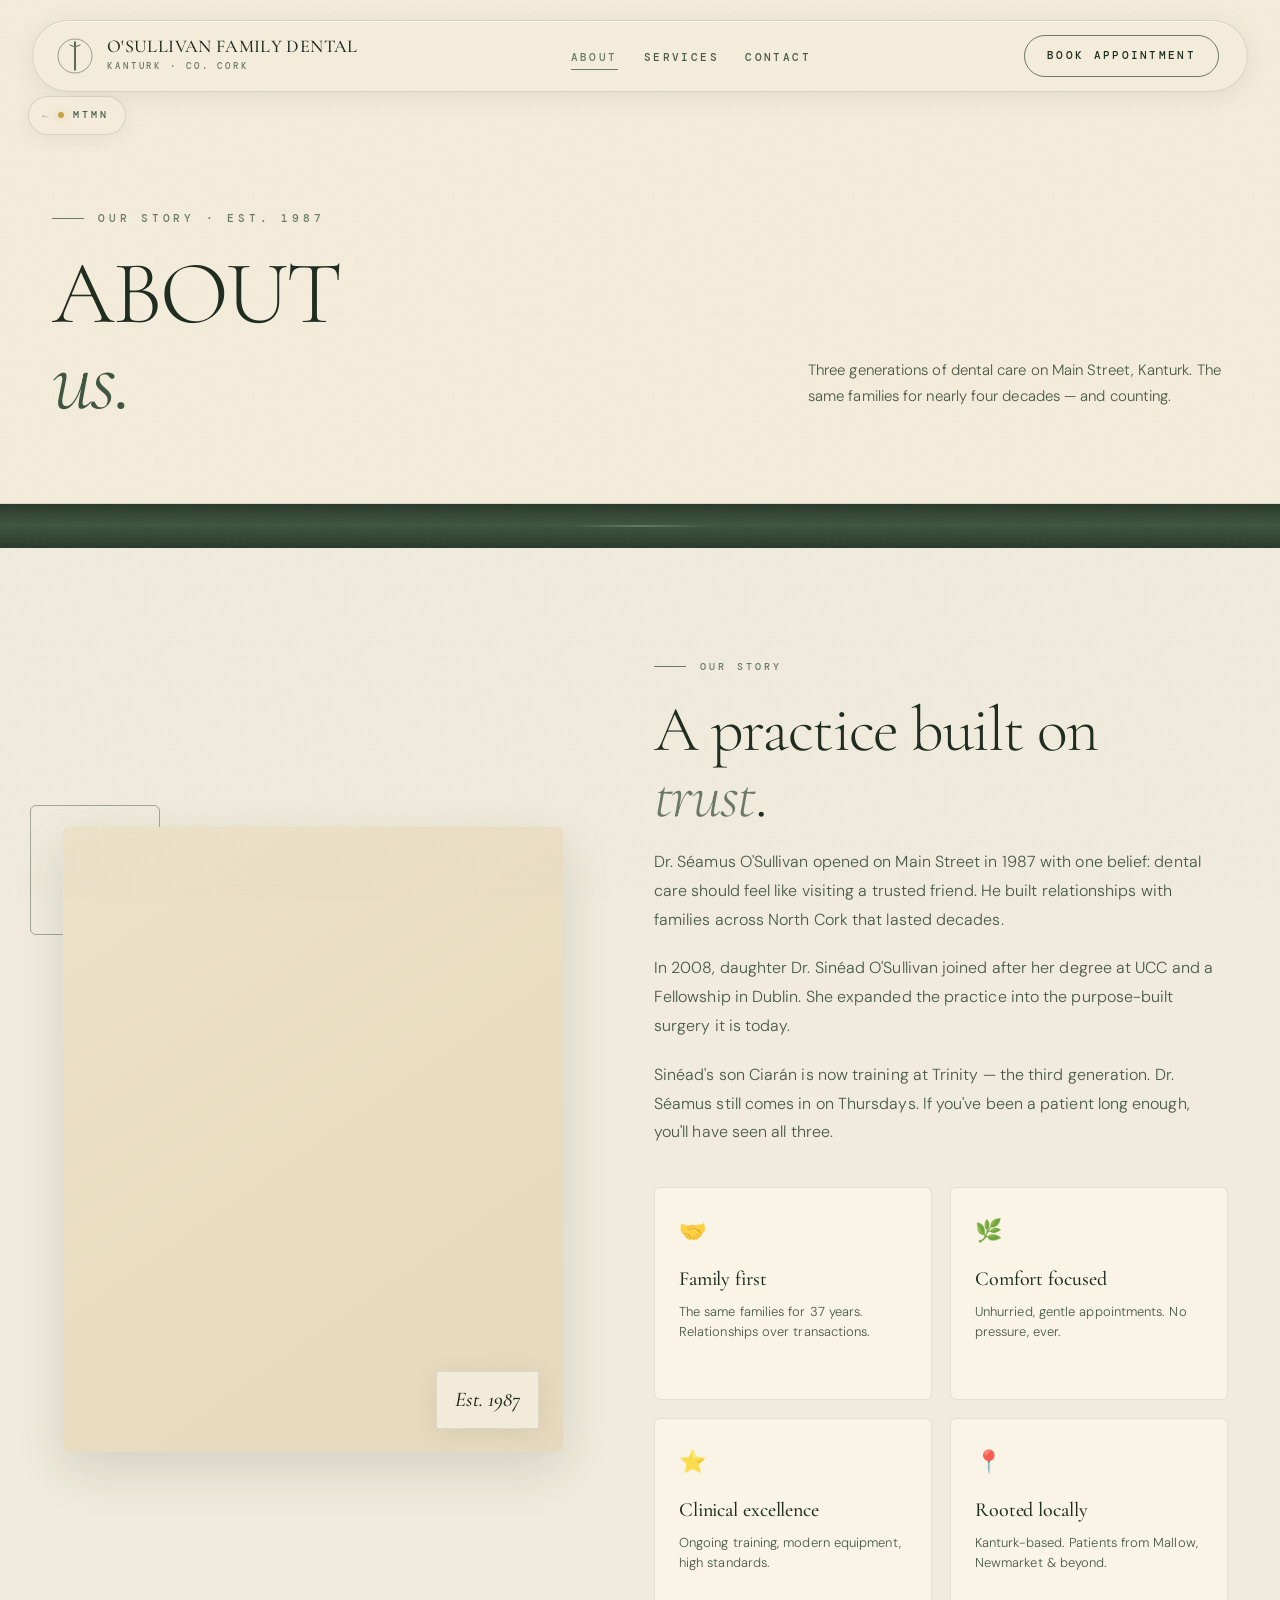
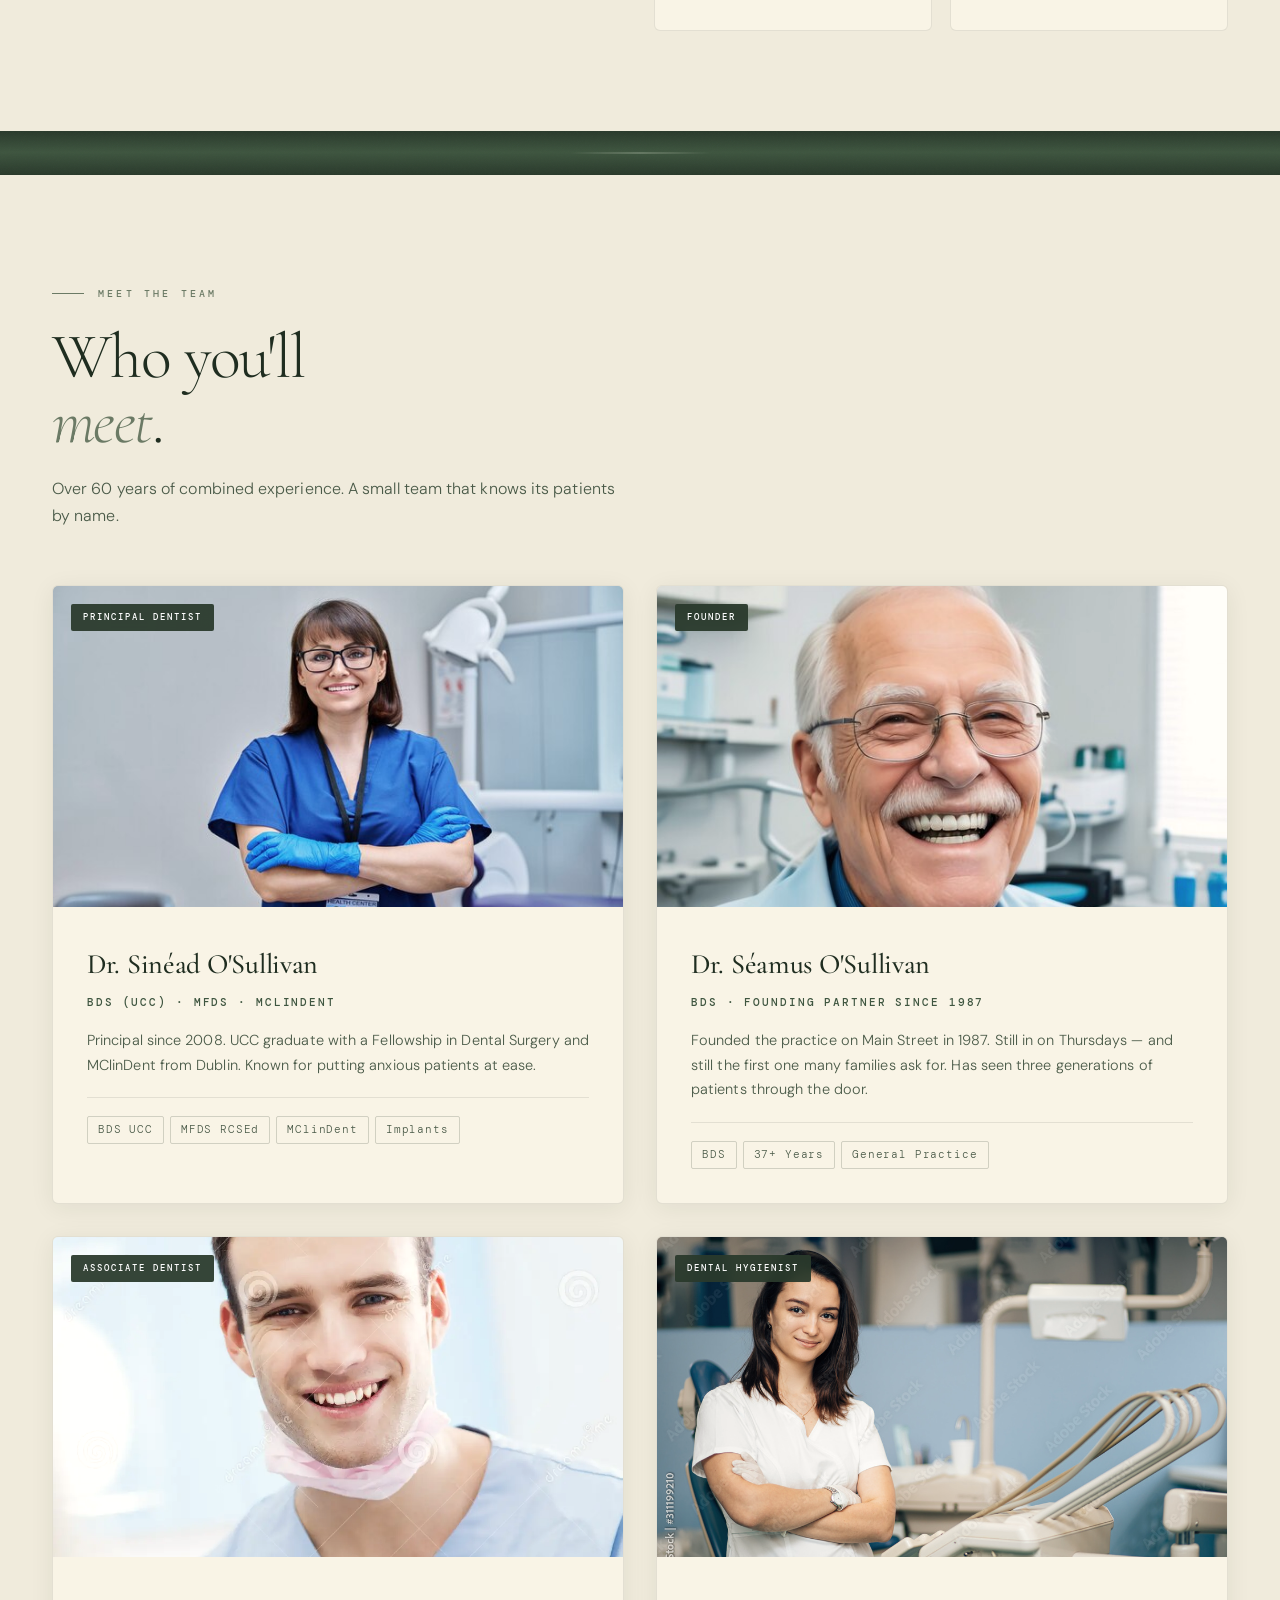
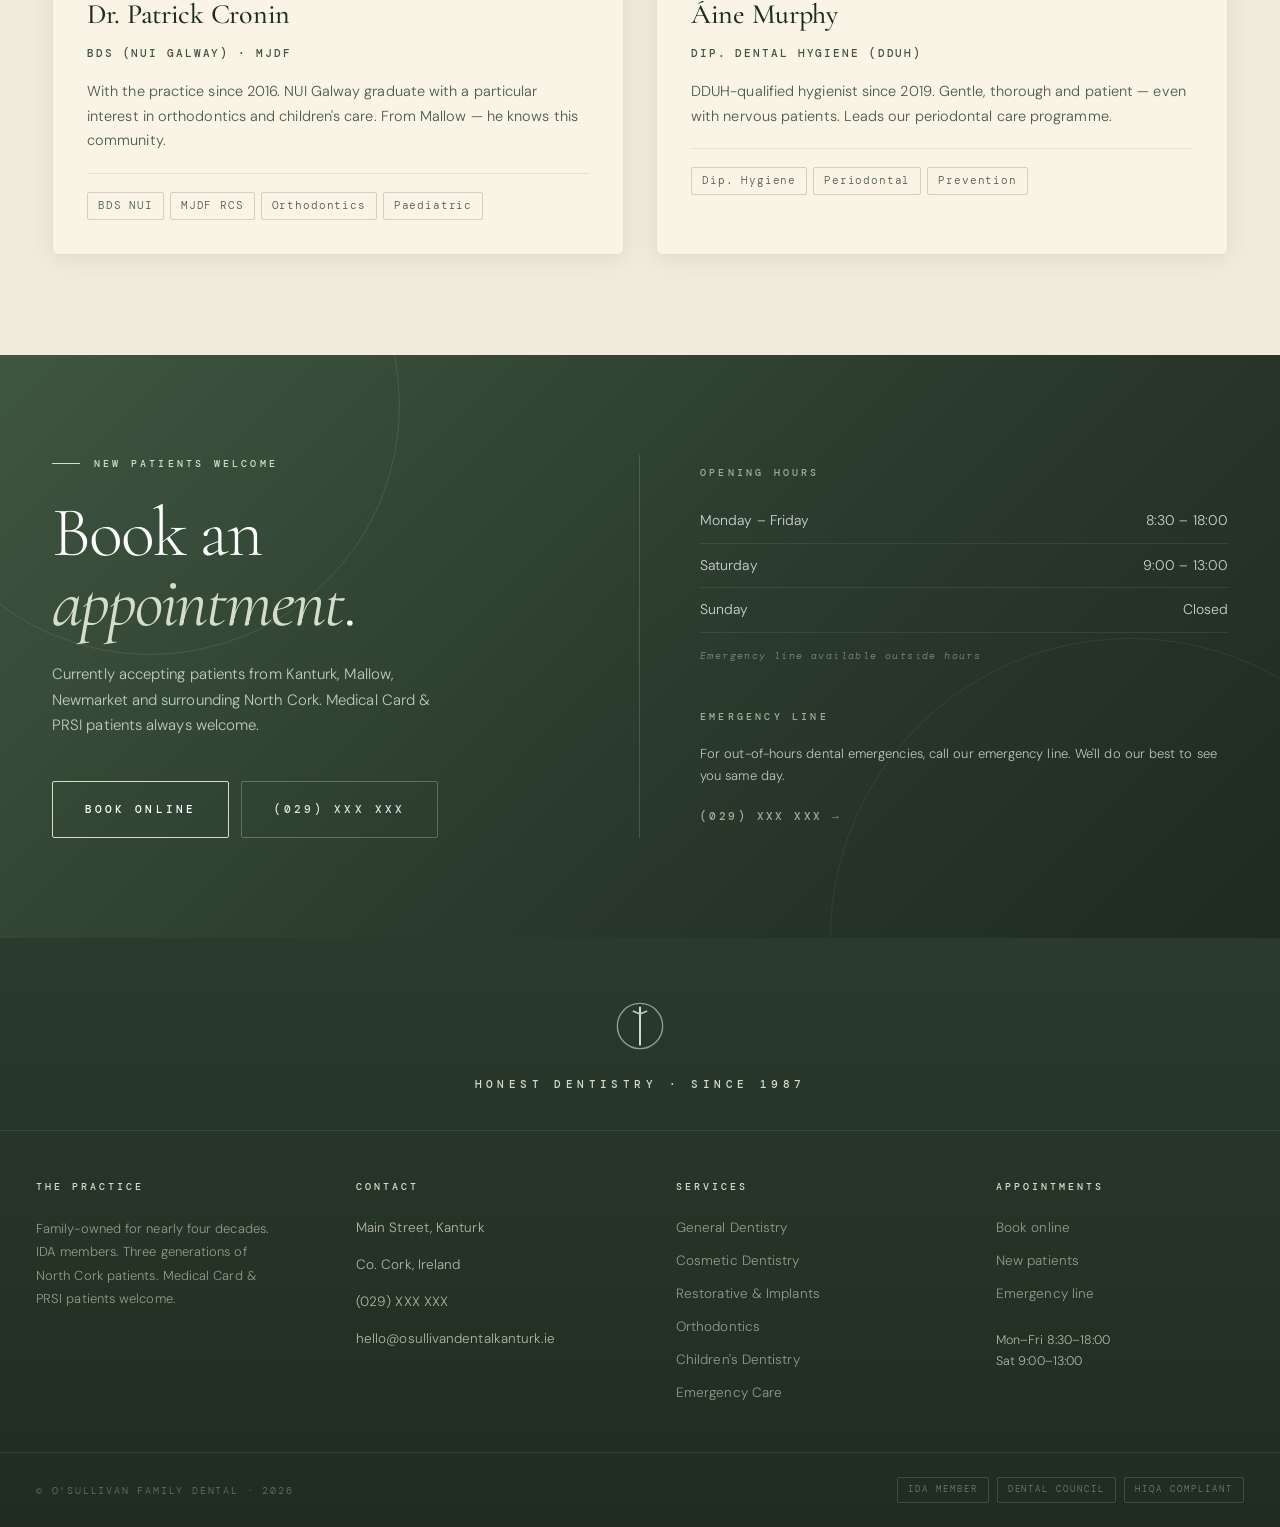
==== commit ceaba01e: "Add subtle back-to-MTMN pill in top-left of all demo pages" ====
--- a/demo-about.html
+++ b/demo-about.html
@@ -12,6 +12,13 @@
 </head>
 <body>
 
+<!-- BACK TO MTMN -->
+<a class="mtmn-back" href="https://mtmndigital.ie/" aria-label="Back to MTMN Digital">
+  <span class="mtmn-back-arrow">←</span>
+  <span class="mtmn-back-dot" aria-hidden="true"></span>
+  <span>MTMN</span>
+</a>
+
 <!-- NAV -->
 <nav id="mainNav">
   <div class="nav-brand">
--- a/demo-shared.css
+++ b/demo-shared.css
@@ -56,6 +56,31 @@
 img{max-width:100%;display:block}
 
 body::before{content:"";position:fixed;inset:0;pointer-events:none;z-index:1;opacity:.035;background-image:url("data:image/svg+xml;utf8,<svg xmlns='http://www.w3.org/2000/svg' width='200' height='200'><filter id='n'><feTurbulence baseFrequency='0.75' numOctaves='4' stitchTiles='stitch'/></filter><rect width='100%' height='100%' filter='url(%23n)'/></svg>")}
+
+/* ── BACK-TO-MTMN BUTTON (top-left, links to parent agency site) ── */
+.mtmn-back{
+  position:fixed;top:96px;left:28px;z-index:101;
+  display:inline-flex;align-items:center;gap:9px;
+  padding:9px 16px 9px 13px;
+  background:rgba(244,236,219,0.72);
+  backdrop-filter:blur(18px);-webkit-backdrop-filter:blur(18px);
+  border:1px solid rgba(107,122,101,0.22);
+  border-radius:999px;
+  font-family:var(--mono);font-size:9.5px;letter-spacing:.32em;text-transform:uppercase;
+  font-weight:500;
+  color:var(--ink-dim);
+  text-decoration:none;
+  box-shadow:0 4px 18px rgba(31,45,32,0.06);
+  transition:background .35s var(--ease-out),border-color .35s var(--ease-out),color .35s var(--ease-out),transform .35s var(--ease-out);
+}
+.mtmn-back:hover{border-color:rgba(200,162,75,0.55);color:var(--ink);transform:translateY(-1px)}
+.mtmn-back-arrow{font-size:11px;letter-spacing:0;opacity:.55;transition:transform .3s var(--ease-out),opacity .3s var(--ease-out)}
+.mtmn-back:hover .mtmn-back-arrow{transform:translateX(-3px);opacity:.9}
+.mtmn-back-dot{width:6px;height:6px;border-radius:50%;background:#c8a24b;box-shadow:0 0 10px rgba(200,162,75,0.55)}
+@media(max-width:900px){
+  .mtmn-back{top:auto;bottom:18px;left:18px;padding:8px 12px 8px 10px;font-size:8.5px;letter-spacing:.18em;gap:7px}
+  .mtmn-back-dot{width:5px;height:5px}
+}
 
 /* ── NAV ── */
 nav{
